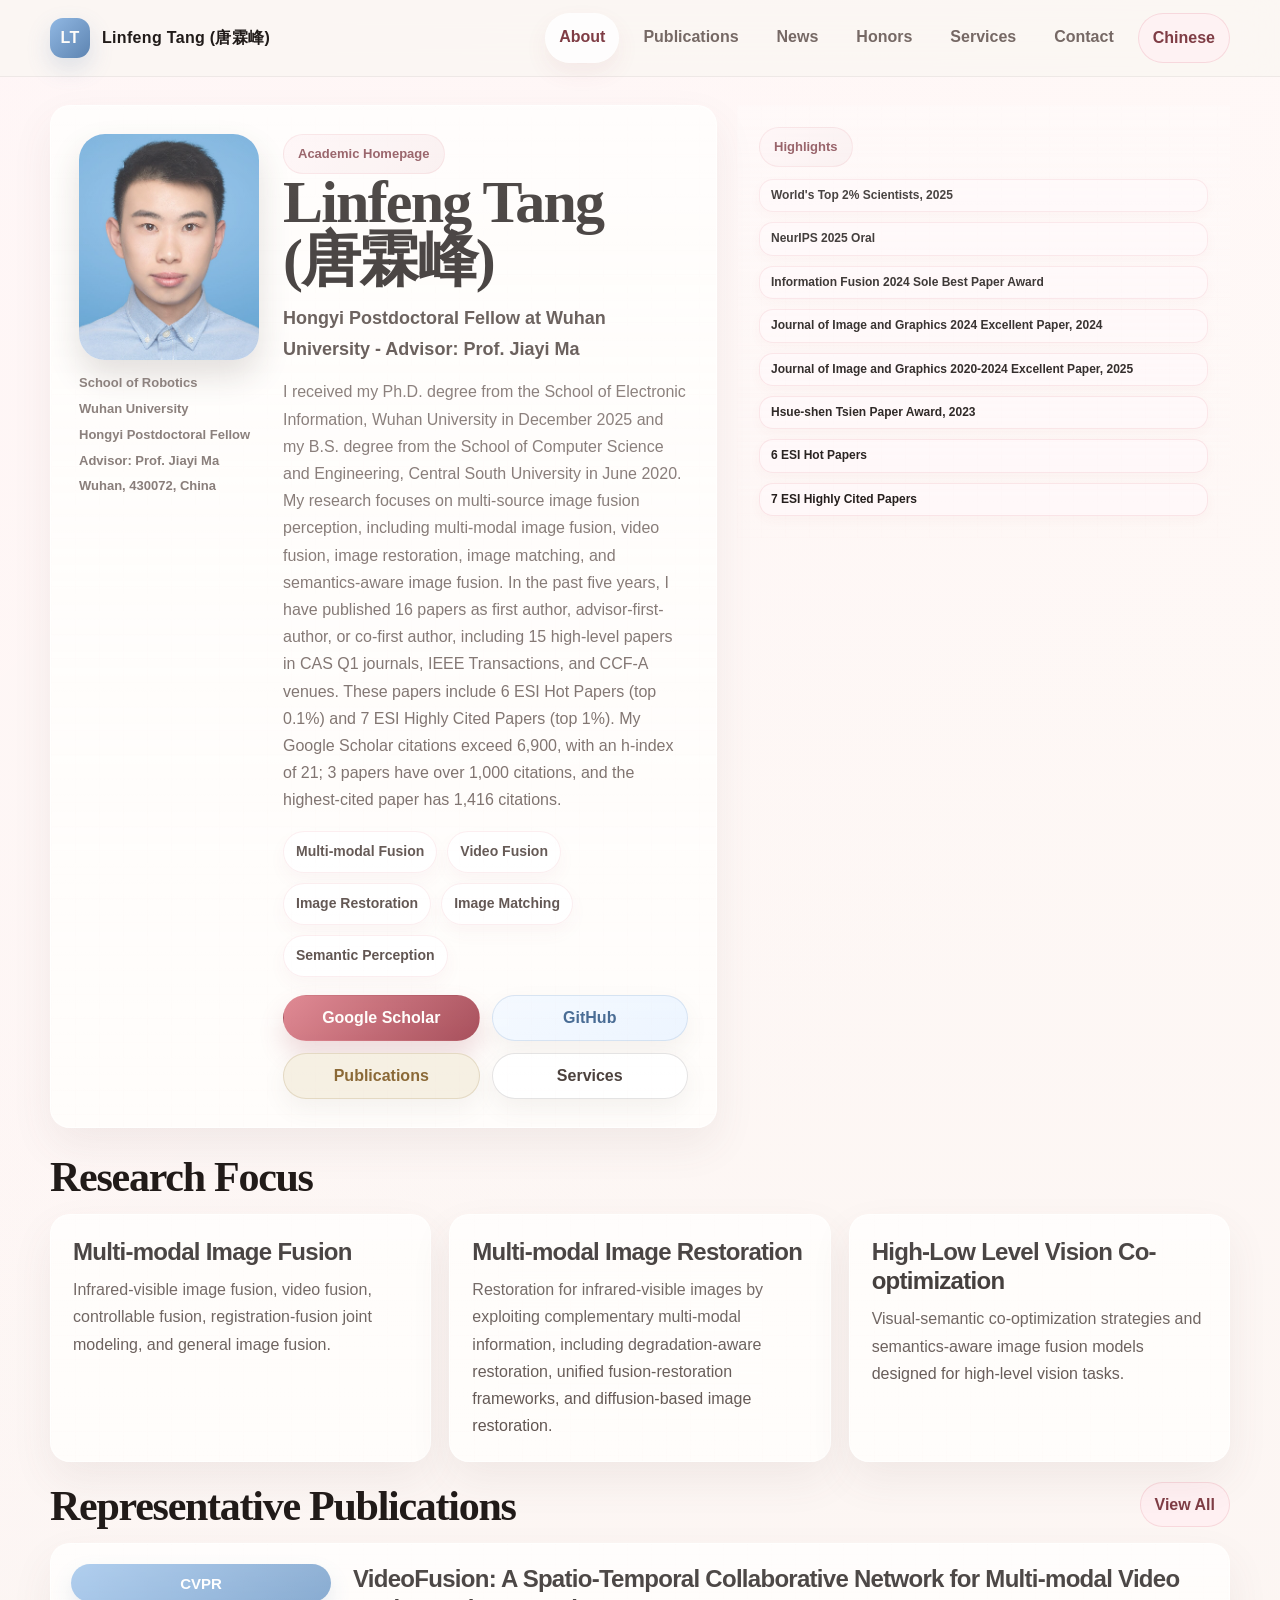
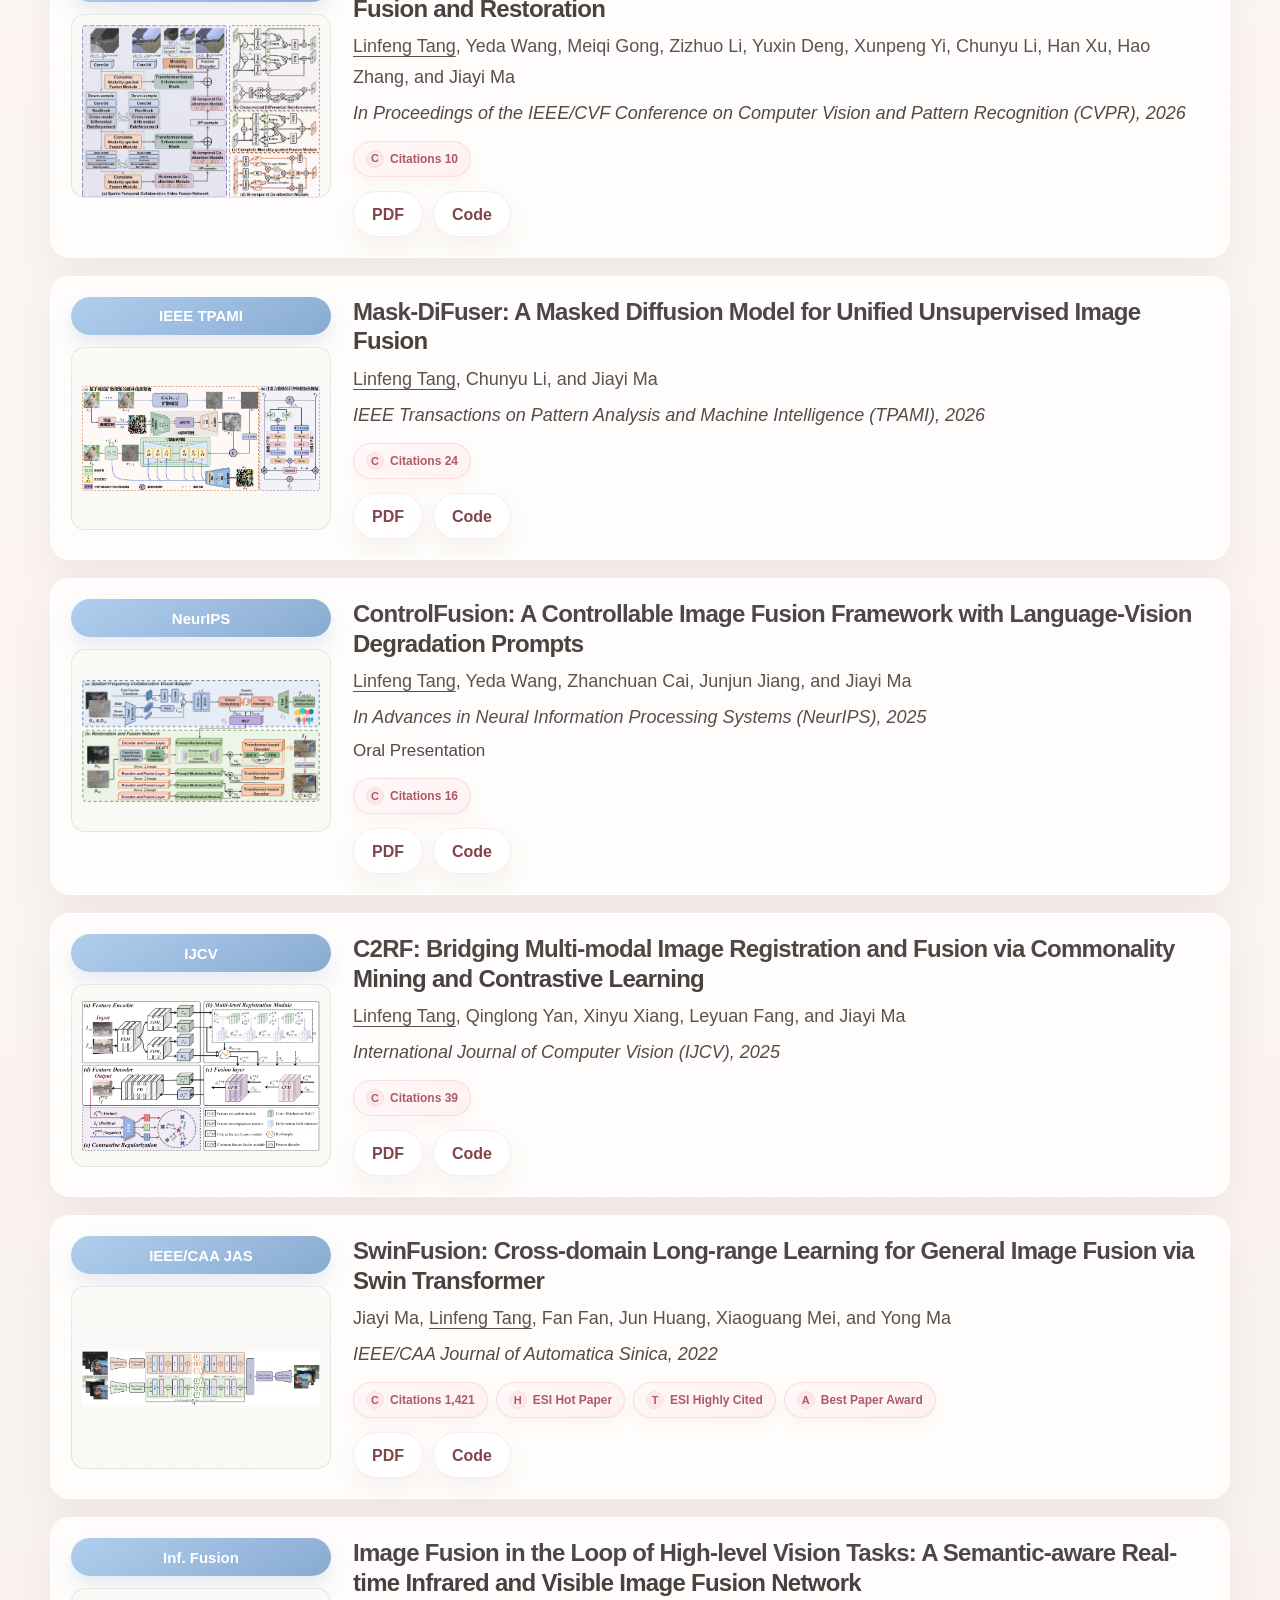
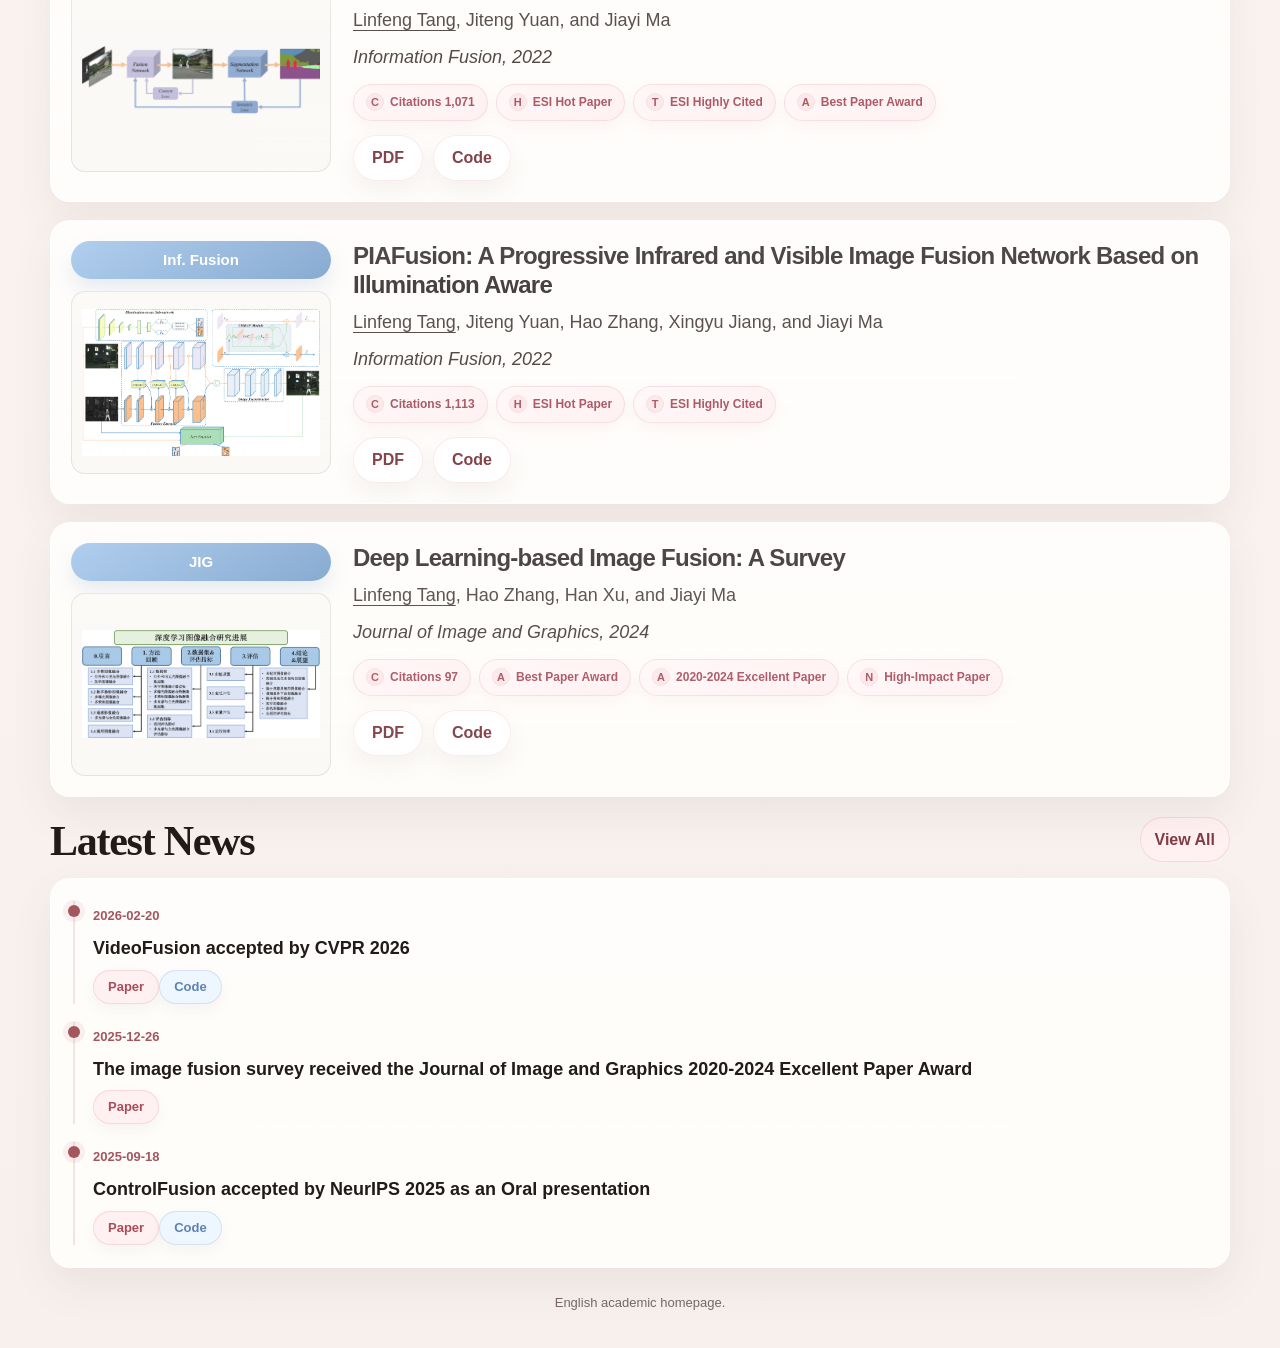
==== en/index.html @ dcbfdff2 "Update homepage profile and hero layout" ====
<!doctype html>
<html lang="en">
<head>
  <meta charset="utf-8">
  <meta name="viewport" content="width=device-width, initial-scale=1">
  <title>Linfeng Tang (唐霖峰) | Academic Homepage</title>
  <meta name="description" content="Academic homepage of Linfeng Tang.">
  <link rel="alternate" hreflang="zh-CN" href="../index.html">
  <link rel="alternate" hreflang="en" href="./index.html">
  <link rel="stylesheet" href="../styles.css">
</head>
<body>
  <header class="topbar">
    <div class="wrap topbar-inner">
      <a class="brand" href="./index.html">
        <span class="brand-mark">LT</span>
        <span>Linfeng Tang (唐霖峰)</span>
      </a>
      <nav class="nav">
        <a class="current" href="./index.html">About</a>
        <a href="./publications.html">Publications</a>
        <a href="./news.html">News</a>
        <a href="./honors.html">Honors</a>
        <a href="./services.html">Services</a>
        <a href="./contact.html">Contact</a>
        <a class="lang-link" href="../index.html">Chinese</a>
      </nav>
    </div>
  </header>

  <main class="wrap">
    <section class="page-hero hero-home">
      <article class="hero-main hero-card">
        <div class="portrait-column">
          <img class="portrait" src="../assets/img/prof_pic_color.png" alt="Portrait of Linfeng Tang">
          <div class="portrait-affiliation"><a href="https://robotics.whu.edu.cn/" target="_blank" rel="noreferrer">School of Robotics</a><a href="https://www.whu.edu.cn/" target="_blank" rel="noreferrer">Wuhan University</a><span>Hongyi Postdoctoral Fellow</span><span>Advisor: Prof. Jiayi Ma</span><span>Wuhan, 430072, China</span></div>
        </div>
        <div>
          <span class="eyebrow">Academic Homepage</span>
          <h1>Linfeng Tang (唐霖峰)</h1>
          
          <div class="subtitle">Hongyi Postdoctoral Fellow at Wuhan University - Advisor: Prof. Jiayi Ma</div>
          <p class="summary">I received my Ph.D. degree from the School of Electronic Information, Wuhan University in December 2025 and my B.S. degree from the School of Computer Science and Engineering, Central South University in June 2020. My research focuses on multi-source image fusion perception, including multi-modal image fusion, video fusion, image restoration, image matching, and semantics-aware image fusion. In the past five years, I have published 16 papers as first author, advisor-first-author, or co-first author, including 15 high-level papers in CAS Q1 journals, IEEE Transactions, and CCF-A venues. These papers include 6 ESI Hot Papers (top 0.1%) and 7 ESI Highly Cited Papers (top 1%). My Google Scholar citations exceed 6,900, with an h-index of 21; 3 papers have over 1,000 citations, and the highest-cited paper has 1,416 citations.</p>
          <div class="chips"><span class="chip">Multi-modal Fusion</span><span class="chip">Video Fusion</span><span class="chip">Image Restoration</span><span class="chip">Image Matching</span><span class="chip">Semantic Perception</span></div>
          <div class="actions"><a class="btn" href="https://scholar.google.com/citations?user=PyRqpAsAAAAJ&hl=zh-CN" target="_blank" rel="noreferrer">Google Scholar</a><a class="btn-blue" href="https://github.com/Linfeng-Tang" target="_blank" rel="noreferrer">GitHub</a><a class="btn-gold" href="./publications.html">Publications</a><a class="btn-neutral" href="./services.html">Services</a></div>
        </div>
      </article>

      <div class="side-stack">
        <aside class="info-card">
          <span class="eyebrow">Highlights</span>
          <div class="compact-badges"><span>World&#x27;s Top 2% Scientists, 2025</span><span>NeurIPS 2025 Oral</span><span>Information Fusion 2024 Sole Best Paper Award</span><span>Journal of Image and Graphics 2024 Excellent Paper, 2024</span><span>Journal of Image and Graphics 2020-2024 Excellent Paper, 2025</span><span>Hsue-shen Tsien Paper Award, 2023</span><span>6 ESI Hot Papers</span><span>7 ESI Highly Cited Papers</span></div>
        </aside>
      </div>
    </section>

    <section class="section">
      <div class="section-head"><h2>Research Focus</h2></div>
      <div class="focus-grid">
        <article class="card">
          <h3>Multi-modal Image Fusion</h3>
          <p>Infrared-visible image fusion, video fusion, controllable fusion, registration-fusion joint modeling, and general image fusion.</p>
        </article>
        <article class="card">
          <h3>Multi-modal Image Restoration</h3>
          <p>Restoration for infrared-visible images by exploiting complementary multi-modal information, including degradation-aware restoration, unified fusion-restoration frameworks, and diffusion-based image restoration.</p>
        </article>
        <article class="card">
          <h3>High-Low Level Vision Co-optimization</h3>
          <p>Visual-semantic co-optimization strategies and semantics-aware image fusion models designed for high-level vision tasks.</p>
        </article>
      </div>
    </section>

    <section class="section">
      <div class="section-head">
        <h2>Representative Publications</h2>
        <a class="section-link" href="./publications.html">View All</a>
      </div>
      <div class="publication-list">
        <article class="pub-item">
          <div class="pub-media">
            <div class="venue-badge">CVPR</div>
            <a class="pub-thumb" href="./publications.html#videofusion"><img src="../assets/img/publication_preview/VideoFusion.jpg" alt="videofusion"></a>
          </div>
          <div>
            <h3><a href="./publications.html#videofusion">VideoFusion: A Spatio-Temporal Collaborative Network for Multi-modal Video Fusion and Restoration</a></h3>
            <div class="pub-authors"><span class="me">Linfeng Tang</span>, Yeda Wang, Meiqi Gong, Zizhuo Li, Yuxin Deng, Xunpeng Yi, Chunyu Li, Han Xu, Hao Zhang, and Jiayi Ma</div>
            <div class="pub-venue">In Proceedings of the IEEE/CVF Conference on Computer Vision and Pattern Recognition (CVPR), 2026</div>
            <div class="pub-highlights"><span class="badge-citation">Citations 10</span></div>
            <div class="pub-actions"><a class="paper-btn" href="https://arxiv.org/abs/2503.23359" target="_blank" rel="noreferrer">PDF</a><a class="paper-btn" href="https://github.com/Linfeng-Tang/VideoFusion" target="_blank" rel="noreferrer">Code</a></div>
          </div>
        </article>

        <article class="pub-item">
          <div class="pub-media">
            <div class="venue-badge">IEEE TPAMI</div>
            <a class="pub-thumb" href="./publications.html#mask-difuser"><img src="../assets/img/publication_preview/Mask-DiFuser.jpg" alt="mask-difuser"></a>
          </div>
          <div>
            <h3><a href="./publications.html#mask-difuser">Mask-DiFuser: A Masked Diffusion Model for Unified Unsupervised Image Fusion</a></h3>
            <div class="pub-authors"><span class="me">Linfeng Tang</span>, Chunyu Li, and Jiayi Ma</div>
            <div class="pub-venue">IEEE Transactions on Pattern Analysis and Machine Intelligence (TPAMI), 2026</div>
            <div class="pub-highlights"><span class="badge-citation">Citations 24</span></div>
            <div class="pub-actions"><a class="paper-btn" href="https://ieeexplore.ieee.org/document/11162636" target="_blank" rel="noreferrer">PDF</a><a class="paper-btn" href="https://github.com/Linfeng-Tang/Mask-DiFuser" target="_blank" rel="noreferrer">Code</a></div>
          </div>
        </article>

        <article class="pub-item">
          <div class="pub-media">
            <div class="venue-badge">NeurIPS</div>
            <a class="pub-thumb" href="./publications.html#controlfusion"><img src="../assets/img/publication_preview/ControlFusion.jpg" alt="controlfusion"></a>
          </div>
          <div>
            <h3><a href="./publications.html#controlfusion">ControlFusion: A Controllable Image Fusion Framework with Language-Vision Degradation Prompts</a></h3>
            <div class="pub-authors"><span class="me">Linfeng Tang</span>, Yeda Wang, Zhanchuan Cai, Junjun Jiang, and Jiayi Ma</div>
            <div class="pub-venue">In Advances in Neural Information Processing Systems (NeurIPS), 2025</div>
            <div class="pub-note">Oral Presentation</div>
            <div class="pub-highlights"><span class="badge-citation">Citations 16</span></div>
            <div class="pub-actions"><a class="paper-btn" href="https://arxiv.org/pdf/2503.23356" target="_blank" rel="noreferrer">PDF</a><a class="paper-btn" href="https://github.com/Linfeng-Tang/ControlFusion" target="_blank" rel="noreferrer">Code</a></div>
          </div>
        </article>

        <article class="pub-item">
          <div class="pub-media">
            <div class="venue-badge">IJCV</div>
            <a class="pub-thumb" href="./publications.html#c2rf"><img src="../assets/img/publication_preview/C2RF.jpg" alt="c2rf"></a>
          </div>
          <div>
            <h3><a href="./publications.html#c2rf">C2RF: Bridging Multi-modal Image Registration and Fusion via Commonality Mining and Contrastive Learning</a></h3>
            <div class="pub-authors"><span class="me">Linfeng Tang</span>, Qinglong Yan, Xinyu Xiang, Leyuan Fang, and Jiayi Ma</div>
            <div class="pub-venue">International Journal of Computer Vision (IJCV), 2025</div>
            <div class="pub-highlights"><span class="badge-citation">Citations 39</span></div>
            <div class="pub-actions"><a class="paper-btn" href="https://link.springer.com/article/10.1007/s11263-025-02427-1" target="_blank" rel="noreferrer">PDF</a><a class="paper-btn" href="https://github.com/Linfeng-Tang/C2RF" target="_blank" rel="noreferrer">Code</a></div>
          </div>
        </article>

        <article class="pub-item">
          <div class="pub-media">
            <div class="venue-badge">IEEE/CAA JAS</div>
            <a class="pub-thumb" href="./publications.html#swinfusion"><img src="../assets/img/publication_preview/SwinFusion.jpg" alt="swinfusion"></a>
          </div>
          <div>
            <h3><a href="./publications.html#swinfusion">SwinFusion: Cross-domain Long-range Learning for General Image Fusion via Swin Transformer</a></h3>
            <div class="pub-authors">Jiayi Ma, <span class="me">Linfeng Tang</span>, Fan Fan, Jun Huang, Xiaoguang Mei, and Yong Ma</div>
            <div class="pub-venue">IEEE/CAA Journal of Automatica Sinica, 2022</div>
            <div class="pub-highlights"><span class="badge-citation">Citations 1,421</span><span class="badge-hot">ESI Hot Paper</span><span class="badge-cited">ESI Highly Cited</span><span class="badge-award">Best Paper Award</span></div>
            <div class="pub-actions"><a class="paper-btn" href="https://ieeexplore.ieee.org/document/9812535" target="_blank" rel="noreferrer">PDF</a><a class="paper-btn" href="https://github.com/Linfeng-Tang/SwinFusion" target="_blank" rel="noreferrer">Code</a></div>
          </div>
        </article>

        <article class="pub-item">
          <div class="pub-media">
            <div class="venue-badge">Inf. Fusion</div>
            <a class="pub-thumb" href="./publications.html#seafusion"><img src="../assets/img/publication_preview/SeAFusion.jpg" alt="seafusion"></a>
          </div>
          <div>
            <h3><a href="./publications.html#seafusion">Image Fusion in the Loop of High-level Vision Tasks: A Semantic-aware Real-time Infrared and Visible Image Fusion Network</a></h3>
            <div class="pub-authors"><span class="me">Linfeng Tang</span>, Jiteng Yuan, and Jiayi Ma</div>
            <div class="pub-venue">Information Fusion, 2022</div>
            <div class="pub-highlights"><span class="badge-citation">Citations 1,071</span><span class="badge-hot">ESI Hot Paper</span><span class="badge-cited">ESI Highly Cited</span><span class="badge-award">Best Paper Award</span></div>
            <div class="pub-actions"><a class="paper-btn" href="https://www.sciencedirect.com/science/article/pii/S1566253521002542" target="_blank" rel="noreferrer">PDF</a><a class="paper-btn" href="https://github.com/Linfeng-Tang/SeAFusion" target="_blank" rel="noreferrer">Code</a></div>
          </div>
        </article>

        <article class="pub-item">
          <div class="pub-media">
            <div class="venue-badge">Inf. Fusion</div>
            <a class="pub-thumb" href="./publications.html#piafusion"><img src="../assets/img/publication_preview/PIAFusion.jpg" alt="piafusion"></a>
          </div>
          <div>
            <h3><a href="./publications.html#piafusion">PIAFusion: A Progressive Infrared and Visible Image Fusion Network Based on Illumination Aware</a></h3>
            <div class="pub-authors"><span class="me">Linfeng Tang</span>, Jiteng Yuan, Hao Zhang, Xingyu Jiang, and Jiayi Ma</div>
            <div class="pub-venue">Information Fusion, 2022</div>
            <div class="pub-highlights"><span class="badge-citation">Citations 1,113</span><span class="badge-hot">ESI Hot Paper</span><span class="badge-cited">ESI Highly Cited</span></div>
            <div class="pub-actions"><a class="paper-btn" href="https://www.sciencedirect.com/science/article/pii/S156625352200032X" target="_blank" rel="noreferrer">PDF</a><a class="paper-btn" href="https://github.com/Linfeng-Tang/PIAFusion" target="_blank" rel="noreferrer">Code</a></div>
          </div>
        </article>

        <article class="pub-item">
          <div class="pub-media">
            <div class="venue-badge">JIG</div>
            <a class="pub-thumb" href="./publications.html#survey"><img src="../assets/img/publication_preview/Survey.jpg" alt="survey"></a>
          </div>
          <div>
            <h3><a href="./publications.html#survey">Deep Learning-based Image Fusion: A Survey</a></h3>
            <div class="pub-authors"><span class="me">Linfeng Tang</span>, Hao Zhang, Han Xu, and Jiayi Ma</div>
            <div class="pub-venue">Journal of Image and Graphics, 2024</div>
            <div class="pub-highlights"><span class="badge-citation">Citations 97</span><span class="badge-award">Best Paper Award</span><span class="badge-award">2020-2024 Excellent Paper</span><span class="badge-note">High-Impact Paper</span></div>
            <div class="pub-actions"><a class="paper-btn" href="https://txtx.publish.founderss.cn/zh/article/doi/10.11834/jig.220422" target="_blank" rel="noreferrer">PDF</a><a class="paper-btn" href="https://github.com/Linfeng-Tang/Image-Fusion" target="_blank" rel="noreferrer">Code</a></div>
          </div>
        </article>
      </div>
    </section>

    <section class="section">
      <div class="section-head">
        <h2>Latest News</h2>
        <a class="section-link" href="./news.html">View All</a>
      </div>
      <div class="timeline-card">
        <div class="timeline-list">
          <div class="timeline-item">
            <span>2026-02-20</span>
            <strong>VideoFusion accepted by CVPR 2026</strong>
            <p><a class="mini-btn paper" href="https://arxiv.org/abs/2503.23359" target="_blank" rel="noreferrer">Paper</a><a class="mini-btn code" href="https://github.com/Linfeng-Tang/VideoFusion" target="_blank" rel="noreferrer">Code</a></p>
          </div>
          <div class="timeline-item">
            <span>2025-12-26</span>
            <strong>The image fusion survey received the Journal of Image and Graphics 2020-2024 Excellent Paper Award</strong>
            <p><a class="mini-btn paper" href="https://www.cjig.cn/thesisDetails#10.11834/jig.220422&lang=zh" target="_blank" rel="noreferrer">Paper</a></p>
          </div>
          <div class="timeline-item">
            <span>2025-09-18</span>
            <strong>ControlFusion accepted by NeurIPS 2025 as an Oral presentation</strong>
            <p><a class="mini-btn paper" href="https://arxiv.org/pdf/2503.23356" target="_blank" rel="noreferrer">Paper</a><a class="mini-btn code" href="https://github.com/Linfeng-Tang/ControlFusion" target="_blank" rel="noreferrer">Code</a></p>
          </div>
        </div>
      </div>
    </section>

    <div class="footer">English academic homepage.</div>
  </main>
</body>
</html>
---- styles.css ----
:root {
  --bg: #f8f4f1;
  --paper: #fffdfb;
  --card: rgba(255, 253, 251, 0.95);
  --ink: #211b19;
  --muted: #766965;
  --line: rgba(33, 27, 25, 0.1);
  --accent: #a4565f;
  --accent-deep: #7f3d45;
  --accent-2: #678bb4;
  --accent-soft: #f7e9e8;
  --rednote: #d96b78;
  --rednote-deep: #a64d59;
  --rednote-soft: #fff0f2;
  --rednote-line: rgba(217, 107, 120, 0.18);
  --blue-soft: #eef6ff;
  --blue-line: rgba(90, 132, 182, 0.18);
  --blue-deep: #5d84b1;
  --blue-deeper: #466a93;
  --gold-soft: #f6f0e3;
  --gold-line: rgba(146, 109, 47, 0.18);
  --gold-deep: #8a6835;
  --ink-soft: #f4f0eb;
  --shadow: 0 18px 42px rgba(98, 82, 77, 0.08);
  --shadow-soft: 0 10px 24px rgba(98, 82, 77, 0.07);
  --radius: 20px;
  --max: 1180px;
}

* { box-sizing: border-box; }
html { scroll-behavior: smooth; }
body {
  margin: 0;
  color: var(--ink);
  font: 16px/1.7 "Segoe UI", "PingFang SC", "Microsoft YaHei", sans-serif;
  background:
    linear-gradient(135deg, rgba(255, 245, 246, 0.76) 0%, transparent 34%),
    linear-gradient(180deg, #fff9f7 0%, #f7f0ec 100%);
}

a {
  color: inherit;
  text-decoration: none;
  transition: color 160ms ease, background-color 160ms ease, border-color 160ms ease, box-shadow 160ms ease, transform 160ms ease;
}
img { display: block; max-width: 100%; }

.wrap { width: min(var(--max), calc(100% - 32px)); margin: 0 auto; }

.topbar {
  position: sticky;
  top: 0;
  z-index: 20;
  backdrop-filter: blur(18px);
  background: rgba(251, 246, 243, 0.88);
  border-bottom: 1px solid rgba(33, 27, 25, 0.06);
}

.topbar-inner {
  min-height: 76px;
  display: flex;
  justify-content: space-between;
  align-items: center;
  gap: 16px;
}

.brand {
  display: flex;
  align-items: center;
  gap: 12px;
  font-weight: 800;
  letter-spacing: 0.02em;
}

.brand-mark {
  width: 40px;
  height: 40px;
  border-radius: 13px;
  display: grid;
  place-items: center;
  color: #fffdfa;
  background: linear-gradient(135deg, #91b8e3, var(--blue-deep));
  box-shadow: 0 10px 24px rgba(93, 132, 177, 0.2);
}

.nav {
  display: flex;
  flex-wrap: wrap;
  gap: 10px;
}

.nav a {
  padding: 10px 14px;
  border-radius: 999px;
  color: var(--muted);
  font-weight: 700;
}

.nav a:hover,
.nav a.current {
  color: var(--accent-deep);
  background: rgba(255, 255, 255, 0.86);
  box-shadow: 0 10px 22px rgba(166, 77, 89, 0.08);
}

.nav .lang-link {
  color: var(--accent-deep);
  background: rgba(255, 240, 242, 0.78);
  border: 1px solid var(--rednote-line);
}

.nav .lang-link:hover {
  color: #fffdfa;
  background: linear-gradient(135deg, #de8791, var(--rednote-deep));
  border-color: transparent;
}

.page-hero {
  padding: 28px 0 14px;
}

.hero-card,
.card,
.pub-item,
.list-card,
.contact-card,
.timeline-card {
  background: var(--card);
  border: 1px solid rgba(255, 255, 255, 0.72);
  box-shadow: var(--shadow);
  border-radius: var(--radius);
}

.hero-card,
.card,
.list-card,
.contact-card,
.timeline-card,
.pub-item,
.info-card {
  position: relative;
  overflow: hidden;
}

.hero-card::before,
.card::before,
.list-card::before,
.contact-card::before,
.timeline-card::before,
.pub-item::before,
.info-card::before {
  content: "";
  position: absolute;
  inset: 0;
  pointer-events: none;
  background:
    linear-gradient(rgba(255, 255, 255, 0.5), rgba(255, 255, 255, 0)),
    linear-gradient(90deg, rgba(217, 107, 120, 0.018) 1px, transparent 1px),
    linear-gradient(rgba(217, 107, 120, 0.018) 1px, transparent 1px);
  background-size: auto, 24px 24px, 24px 24px;
  opacity: 0.45;
 }

.hero-card {
  padding: 28px;
}

h1,
h2,
h3 {
  margin: 0;
  letter-spacing: -0.03em;
}

h1 {
  font: 700 clamp(38px, 6vw, 60px)/0.96 "Georgia", "Times New Roman", "Songti SC", serif;
}

h2 {
  font: 700 clamp(28px, 4vw, 42px)/1 "Georgia", "Times New Roman", "Songti SC", serif;
}

h3 {
  font-size: 24px;
  line-height: 1.22;
}

.hero-card p,
.section-head p,
.muted {
  color: var(--muted);
}

.section {
  padding: 14px 0 6px;
}

.section-head {
  display: flex;
  justify-content: space-between;
  align-items: end;
  gap: 16px;
  margin-bottom: 16px;
}

.section-link {
  color: var(--accent-deep);
  font-weight: 800;
  padding: 8px 14px;
  border-radius: 999px;
  background: rgba(255, 240, 242, 0.9);
  border: 1px solid var(--rednote-line);
}

.section-link:hover {
  color: #fffdfa;
  background: linear-gradient(135deg, #d98691, var(--rednote-deep));
  border-color: transparent;
  box-shadow: 0 10px 22px rgba(166, 77, 89, 0.16);
}

.eyebrow {
  display: inline-flex;
  padding: 8px 14px;
  border-radius: 999px;
  background: linear-gradient(135deg, #fff5f6, #f9eeee);
  color: var(--accent-deep);
  font-size: 13px;
  font-weight: 800;
  border: 1px solid rgba(217, 107, 120, 0.14);
}

.hero-home {
  display: grid;
  grid-template-columns: 1.15fr 0.85fr;
  gap: 20px;
  align-items: start;
}

.hero-main {
  padding: 28px;
  display: grid;
  grid-template-columns: 180px 1fr;
  gap: 24px;
}

.portrait {
  width: 180px;
  height: 226px;
  border-radius: 26px;
  object-fit: cover;
  box-shadow: 0 16px 32px rgba(45, 30, 26, 0.16);
}

.portrait-affiliation {
  display: grid;
  gap: 7px;
  margin-top: 14px;
  color: var(--muted);
  font-size: 13px;
  line-height: 1.45;
  font-weight: 700;
}

.portrait-affiliation a,
.portrait-affiliation span {
  display: block;
}

.portrait-affiliation a:hover {
  color: var(--accent-deep);
}

.en-name {
  margin-top: 8px;
  font-size: 18px;
  color: var(--muted);
  font-weight: 600;
}

.subtitle {
  margin-top: 14px;
  font-size: 18px;
  color: #4d413d;
  font-weight: 600;
}

.summary {
  margin: 14px 0 0;
  color: #564945;
}

.chips,
.actions,
.stats {
  display: flex;
  flex-wrap: wrap;
  gap: 10px;
}

.chips { margin-top: 18px; }
.actions { margin-top: 18px; }
.stats { margin-top: 22px; }

.hero-main .actions {
  display: grid;
  grid-template-columns: repeat(4, minmax(0, 1fr));
  gap: 12px;
}

.hero-main .actions a {
  width: 100%;
  min-width: 0;
  padding-inline: 12px;
  white-space: nowrap;
}

html[lang="en"] .hero-main .actions {
  grid-template-columns: repeat(2, minmax(0, 1fr));
}

.chip {
  padding: 8px 12px;
  border-radius: 999px;
  background: rgba(255, 255, 255, 0.96);
  border: 1px solid rgba(217, 107, 120, 0.12);
  color: #5c504c;
  font-size: 14px;
  font-weight: 700;
  box-shadow: 0 8px 18px rgba(166, 77, 89, 0.045);
}

.btn,
.btn-blue,
.btn-gold,
.btn-neutral,
.btn-ghost,
.paper-btn {
  min-height: 46px;
  padding: 0 18px;
  border-radius: 999px;
  display: inline-flex;
  align-items: center;
  justify-content: center;
  font-weight: 800;
  letter-spacing: 0;
  box-shadow: var(--shadow-soft);
}

.btn {
  color: #fffdfa;
  background: linear-gradient(135deg, #df8791, var(--rednote-deep));
  border: 1px solid transparent;
  box-shadow: 0 14px 26px rgba(166, 77, 89, 0.2);
}

.btn-ghost,
.paper-btn {
  color: var(--accent-deep);
  background: rgba(255, 255, 255, 0.94);
  border: 1.5px solid rgba(217, 107, 120, 0.14);
}

.btn-blue {
  color: var(--blue-deeper);
  background: linear-gradient(135deg, #f4f9ff, #edf5ff);
  border: 1.5px solid var(--blue-line);
}

.btn-gold {
  color: var(--gold-deep);
  background: var(--gold-soft);
  border: 1.5px solid var(--gold-line);
}

.btn-neutral {
  color: #4b403c;
  background: rgba(255, 255, 255, 0.9);
  border: 1.5px solid rgba(33, 27, 25, 0.12);
}

.btn:hover,
.btn-blue:hover,
.btn-gold:hover,
.btn-neutral:hover,
.btn-ghost:hover,
.paper-btn:hover {
  transform: translateY(-2px);
}

.btn-ghost:hover,
.paper-btn:hover {
  color: var(--accent-deep);
  border-color: rgba(217, 107, 120, 0.24);
  background: linear-gradient(135deg, #fff7f8, #fff0f2);
  box-shadow: 0 12px 24px rgba(166, 77, 89, 0.11);
}

.btn-blue:hover {
  color: #fffdfa;
  background: linear-gradient(135deg, #92bae5, var(--blue-deep));
  border-color: transparent;
  box-shadow: 0 12px 24px rgba(85, 119, 155, 0.16);
}

.btn-gold:hover {
  color: #fffdfa;
  background: linear-gradient(135deg, #b58d56, var(--gold-deep));
  border-color: transparent;
  box-shadow: 0 12px 24px rgba(138, 104, 53, 0.16);
}

.btn-neutral:hover {
  color: var(--ink);
  background: var(--ink-soft);
  border-color: rgba(33, 27, 25, 0.18);
  box-shadow: 0 12px 24px rgba(107, 92, 86, 0.08);
}

.side-stack {
  display: grid;
  gap: 18px;
}

.info-card {
  padding: 22px;
}

.info-card p {
  margin: 10px 0 0;
  color: #564945;
}

.info-card .compact-list {
  margin: 12px 0 0;
  padding-left: 18px;
  color: #564945;
}

.info-card .compact-list li {
  margin: 6px 0;
}

.info-card .compact-badges {
  display: grid;
  grid-template-columns: 1fr;
  gap: 10px;
}

.info-card .compact-badges span {
  width: 100%;
  border-radius: 14px;
  line-height: 1.45;
}

.stats .stat {
  min-width: 145px;
  padding: 16px;
  border-radius: 18px;
  background: linear-gradient(180deg, rgba(255,255,255,0.98), rgba(244,236,232,0.88));
  border: 1px solid rgba(33, 27, 25, 0.06);
}

.stats strong {
  display: block;
  color: var(--accent);
  font-size: 28px;
  line-height: 1;
  margin-bottom: 6px;
}

.stats span {
  color: var(--muted);
  font-size: 13px;
  font-weight: 700;
}

.focus-grid,
.honor-grid,
.services-grid {
  display: grid;
  grid-template-columns: repeat(3, 1fr);
  gap: 18px;
}

.card,
.list-card,
.timeline-card,
.contact-card {
  padding: 22px;
}

.card p,
.list-card p {
  margin: 10px 0 0;
  color: #5c504c;
}

.publication-list {
  display: grid;
  gap: 18px;
}

.pub-item {
  display: grid;
  grid-template-columns: 260px 1fr;
  gap: 22px;
  padding: 20px;
  scroll-margin-top: 96px;
}

.pub-media {
  display: grid;
  gap: 12px;
  align-content: start;
}

.venue-badge {
  display: inline-flex;
  align-items: center;
  justify-content: center;
  min-height: 38px;
  padding: 0 14px;
  border-radius: 999px;
  background: linear-gradient(135deg, #9cc2ea, #6e99c7);
  color: #fff;
  font-weight: 800;
  font-size: 15px;
  box-shadow: 0 10px 20px rgba(93, 132, 177, 0.18);
}

.pub-thumb {
  aspect-ratio: 1.42 / 1;
  border-radius: 14px;
  border: 1px solid var(--line);
  background: #fbf9f6;
  padding: 10px;
  display: grid;
  place-items: center;
  overflow: hidden;
}

.pub-thumb img {
  width: 100%;
  height: 100%;
  object-fit: contain;
  object-position: center;
}

.pub-authors {
  margin-top: 8px;
  font-size: 18px;
  color: #403532;
}

.pub-authors .me {
  text-decoration: underline;
  text-underline-offset: 4px;
}

.pub-venue {
  margin-top: 6px;
  font-size: 18px;
  font-style: italic;
  color: #3f3430;
}

.pub-note {
  margin-top: 4px;
  font-size: 17px;
  color: #3f3430;
}

.pub-actions {
  display: flex;
  flex-wrap: wrap;
  gap: 10px;
  margin-top: 14px;
}

.pub-highlights {
  display: flex;
  flex-wrap: wrap;
  gap: 8px;
  margin-top: 12px;
}

.pub-highlights span {
  display: inline-flex;
  align-items: center;
  gap: 6px;
  padding: 7px 12px;
  border-radius: 999px;
  background: linear-gradient(135deg, #fff7f8, #fff0f2);
  color: var(--rednote-deep);
  font-size: 12px;
  font-weight: 800;
  border: 1px solid var(--rednote-line);
  box-shadow: 0 6px 16px rgba(166, 77, 89, 0.055);
}

.pub-highlights .badge-citation::before,
.pub-highlights .badge-hot::before,
.pub-highlights .badge-cited::before,
.pub-highlights .badge-award::before,
.pub-highlights .badge-note::before {
  display: inline-flex;
  align-items: center;
  justify-content: center;
  width: 18px;
  height: 18px;
  border-radius: 999px;
  background: rgba(217, 107, 120, 0.1);
  color: var(--rednote-deep);
  font-size: 11px;
  line-height: 1;
  box-shadow: inset 0 0 0 1px rgba(217, 107, 120, 0.08);
}

.pub-highlights .badge-citation::before {
  content: "❤";
}

.pub-highlights .badge-hot::before {
  content: "✿";
}

.pub-highlights .badge-cited::before {
  content: "✦";
}

.pub-highlights .badge-award::before {
  content: "★";
}

.pub-highlights .badge-note::before {
  content: "✧";
}

.timeline-list {
  display: grid;
  gap: 18px;
}

.timeline-item {
  position: relative;
  padding-left: 18px;
  border-left: 2px solid rgba(166, 77, 89, 0.14);
}

.timeline-item::before {
  content: "";
  position: absolute;
  left: -7px;
  top: 4px;
  width: 12px;
  height: 12px;
  border-radius: 50%;
  background: var(--accent);
  box-shadow: 0 0 0 5px rgba(166, 77, 89, 0.08);
}

.timeline-item span {
  display: inline-block;
  margin-bottom: 6px;
  color: var(--accent);
  font-size: 13px;
  font-weight: 800;
}

.timeline-item strong {
  display: block;
  margin-bottom: 6px;
  font-size: 18px;
}

.timeline-item p,
.contact-card p {
  margin: 0;
  color: var(--muted);
}

.plain-list {
  margin: 12px 0 0;
  padding-left: 20px;
  color: #564945;
}

.plain-list li {
  margin: 6px 0;
}

.contact-grid {
  display: grid;
  grid-template-columns: 1fr 140px;
  gap: 16px;
  align-items: start;
  margin-top: 16px;
}

.contact-links {
  display: grid;
  gap: 10px;
}

.contact-links a {
  padding: 14px 16px;
  border-radius: 16px;
  background: rgba(255,255,255,0.92);
  border: 1px solid rgba(217, 107, 120, 0.12);
  font-weight: 700;
  box-shadow: 0 6px 16px rgba(166, 77, 89, 0.045);
}

.contact-links a:hover {
  color: var(--accent-deep);
  background: linear-gradient(135deg, #fff7f8, #fff0f2);
  border-color: rgba(217, 107, 120, 0.22);
  transform: translateY(-1px);
}

.contact-hero {
  display: grid;
  gap: 10px;
}

.contact-badges {
  margin-top: 4px;
}

.contact-card-refined {
  padding: 28px;
}

.contact-links-refined {
  gap: 14px;
}

.contact-link-card {
  display: grid;
  grid-template-columns: 48px 1fr 20px;
  align-items: center;
  gap: 14px;
  min-height: 90px;
  padding: 18px 18px;
  border-radius: 20px;
  background:
    linear-gradient(135deg, rgba(255,255,255,0.98), rgba(255,252,249,0.9));
  border: 1px solid rgba(217, 107, 120, 0.1);
  box-shadow: 0 12px 24px rgba(98, 82, 77, 0.055);
  position: relative;
}

.contact-link-card:hover {
  transform: translateY(-2px);
  box-shadow: 0 18px 34px rgba(166, 77, 89, 0.085);
}

.contact-link-card::after {
  content: "";
  position: absolute;
  inset: 0 auto 0 0;
  width: 5px;
  border-radius: 22px 0 0 22px;
  background: linear-gradient(180deg, rgba(255,255,255,0), rgba(255,255,255,0));
  transition: background 160ms ease;
}

.contact-link-card:hover::after,
.contact-link-card.is-active::after {
  background: linear-gradient(180deg, #e8a0a8, var(--rednote-deep));
}

.contact-icon {
  width: 48px;
  height: 48px;
  border-radius: 16px;
  display: grid;
  place-items: center;
  background: rgba(255, 255, 255, 0.96);
  box-shadow: 0 12px 22px rgba(98, 82, 77, 0.1);
  overflow: hidden;
}

.contact-icon img {
  width: 26px;
  height: 26px;
  object-fit: contain;
  display: block;
}

.contact-copy {
  display: grid;
  gap: 3px;
}

.contact-copy strong {
  color: var(--ink);
  font-size: 16px;
  line-height: 1.2;
}

.contact-copy em {
  color: var(--muted);
  font-style: normal;
  font-size: 15px;
}

.contact-arrow {
  justify-self: end;
  font-size: 18px;
  font-weight: 800;
  color: rgba(166, 77, 89, 0.42);
}

.accent-red .contact-icon {
  background: rgba(255, 255, 255, 0.96);
}

.accent-blue .contact-icon {
  background: rgba(255, 255, 255, 0.96);
}

.accent-dark .contact-icon {
  background: rgba(255, 255, 255, 0.96);
}

.accent-pink .contact-icon {
  background: rgba(255, 255, 255, 0.96);
}

.accent-gold .contact-icon {
  background: rgba(255, 255, 255, 0.96);
}

.accent-neutral .contact-icon {
  background: rgba(255, 255, 255, 0.96);
}

.accent-red.is-active,
.accent-red:hover {
  background: linear-gradient(135deg, rgba(255, 247, 248, 0.98), rgba(255, 240, 242, 0.94));
  border-color: rgba(217, 107, 120, 0.16);
}

.accent-blue:hover,
.accent-dark:hover,
.accent-pink:hover,
.accent-gold:hover,
.accent-neutral:hover {
  border-color: rgba(217, 107, 120, 0.12);
}

.qr-panel {
  display: grid;
  justify-items: center;
  gap: 12px;
  padding: 14px 12px;
  border-radius: 22px;
  background: linear-gradient(180deg, rgba(255,255,255,0.95), rgba(252, 248, 244, 0.86));
  border: 1px solid rgba(93, 132, 177, 0.1);
}

.info-card p a {
  color: var(--accent-deep);
  text-decoration: underline;
  text-decoration-thickness: 1px;
  text-underline-offset: 3px;
}

.pub-item h3 a:hover,
.timeline-item a:hover,
.info-card a:hover,
.hero-card a:hover,
.card a:hover,
.list-card a:hover {
  color: var(--accent-deep);
}

.mini-actions {
  display: flex;
  flex-wrap: wrap;
  gap: 10px;
  margin-top: 14px;
}

.mini-btn {
  min-height: 34px;
  padding: 0 14px;
  border-radius: 999px;
  display: inline-flex;
  align-items: center;
  justify-content: center;
  font-size: 13px;
  font-weight: 800;
  border: 1px solid transparent;
  box-shadow: 0 6px 14px rgba(98, 82, 77, 0.055);
}

.mini-btn.paper {
  color: var(--rednote-deep);
  background: var(--rednote-soft);
  border-color: var(--rednote-line);
}

.mini-btn.code {
  color: var(--blue-deep);
  background: var(--blue-soft);
  border-color: var(--blue-line);
}

.mini-btn.data {
  color: var(--gold-deep);
  background: var(--gold-soft);
  border-color: var(--gold-line);
}

.mini-btn.note {
  color: #5d4b42;
  background: rgba(255, 255, 255, 0.94);
  border-color: rgba(33, 27, 25, 0.12);
}

.mini-btn:hover {
  transform: translateY(-1px);
}

.mini-btn.paper:hover {
  color: #fffdfa;
  background: linear-gradient(135deg, #de8791, var(--rednote-deep));
  border-color: transparent;
}

.mini-btn.code:hover {
  color: #fffdfa;
  background: linear-gradient(135deg, #3d8ef5, var(--blue-deep));
  border-color: transparent;
}

.mini-btn.data:hover {
  color: #fffdfa;
  background: linear-gradient(135deg, #d89d2f, var(--gold-deep));
  border-color: transparent;
}

.mini-btn.note:hover {
  color: var(--ink);
  background: var(--ink-soft);
}

.qr {
  width: 100%;
  border-radius: 18px;
  padding: 10px;
  background: rgba(255,255,255,0.96);
  border: 1px solid rgba(93, 132, 177, 0.12);
  box-shadow: 0 12px 24px rgba(93, 132, 177, 0.08);
}

.qr-note {
  margin: 0;
  text-align: center;
  color: var(--muted);
  font-size: 13px;
  line-height: 1.7;
}

.footer {
  padding: 18px 0 34px;
  text-align: center;
  color: var(--muted);
  font-size: 13px;
}

.filter-bar {
  display: flex;
  flex-wrap: wrap;
  gap: 10px;
  margin: 0 0 16px;
}

.filter-btn {
  min-height: 38px;
  padding: 0 14px;
  border-radius: 999px;
  border: 1px solid rgba(217, 107, 120, 0.12);
  background: rgba(255, 255, 255, 0.88);
  color: #5e4c46;
  font-weight: 800;
  cursor: pointer;
  box-shadow: 0 6px 16px rgba(166, 77, 89, 0.045);
}

.filter-btn:hover {
  transform: translateY(-1px);
  color: var(--accent-deep);
  background: var(--rednote-soft);
  border-color: rgba(217, 107, 120, 0.22);
}

.filter-btn.active {
  color: #fffdfa;
  background: linear-gradient(135deg, #de8791, var(--rednote-deep));
  border-color: transparent;
  box-shadow: 0 10px 22px rgba(166, 77, 89, 0.16);
}

.compact-badges {
  display: flex;
  flex-wrap: wrap;
  gap: 8px;
  margin-top: 12px;
}

.compact-badges span {
  padding: 7px 11px;
  border-radius: 999px;
  background: rgba(255, 248, 249, 0.95);
  color: var(--ink);
  border: 1px solid rgba(217, 107, 120, 0.14);
  font-size: 12px;
  font-weight: 800;
  box-shadow: 0 4px 12px rgba(166, 77, 89, 0.04);
}

.services-hero {
  display: grid;
  gap: 10px;
}

.services-badges {
  margin-top: 4px;
}

.refined-services-grid {
  align-items: start;
}

.service-card {
  display: grid;
  gap: 16px;
}

.service-card-wide {
  grid-column: span 2;
}

.service-head {
  display: flex;
  flex-wrap: wrap;
  align-items: center;
  gap: 12px;
}

.service-mark {
  display: inline-flex;
  align-items: center;
  min-height: 32px;
  padding: 0 12px;
  border-radius: 999px;
  background: linear-gradient(135deg, rgba(255, 240, 242, 0.96), rgba(247, 233, 232, 0.9));
  border: 1px solid rgba(217, 107, 120, 0.18);
  color: var(--accent-deep);
  font-size: 12px;
  font-weight: 800;
  letter-spacing: 0.02em;
}

.service-note {
  max-width: 760px;
  margin: 0;
}

.service-columns {
  display: grid;
  grid-template-columns: repeat(3, minmax(0, 1fr));
  gap: 18px;
}

.service-list {
  margin: 0;
  padding: 16px 18px;
  border-radius: 18px;
  background: rgba(255, 255, 255, 0.68);
  border: 1px solid rgba(217, 107, 120, 0.1);
}

.service-list li {
  margin: 0;
  padding: 10px 0;
  list-style: none;
  border-bottom: 1px dashed rgba(217, 107, 120, 0.16);
}

.service-list li::before {
  content: "";
  display: inline-block;
  width: 8px;
  height: 8px;
  margin-right: 10px;
  border-radius: 999px;
  background: linear-gradient(135deg, #e29aa2, var(--rednote-deep));
  vertical-align: middle;
  box-shadow: 0 0 0 4px rgba(217, 107, 120, 0.12);
}

.service-list li:last-child {
  border-bottom: 0;
}

.service-chip-list {
  gap: 10px;
}

.service-chip-list span {
  padding: 9px 14px;
  background: rgba(255, 255, 255, 0.82);
}

.pub-item.hidden {
  display: none;
}

.pub-highlights .badge-citation::before { content: "C"; }
.pub-highlights .badge-hot::before { content: "H"; }
.pub-highlights .badge-cited::before { content: "T"; }
.pub-highlights .badge-award::before { content: "A"; }
.pub-highlights .badge-note::before { content: "N"; }

@media (max-width: 1100px) {
  .hero-home,
  .focus-grid,
  .honor-grid,
  .services-grid,
  .contact-grid,
  .pub-item {
    grid-template-columns: 1fr;
  }

  .service-card-wide {
    grid-column: auto;
  }

  .service-columns {
    grid-template-columns: 1fr;
  }

  .contact-link-card {
    grid-template-columns: 44px 1fr 18px;
  }
}

@media (max-width: 760px) {
  .topbar-inner {
    padding: 12px 0;
    flex-direction: column;
    align-items: start;
  }

  .hero-main {
    grid-template-columns: 1fr;
  }

  .hero-main .actions {
    grid-template-columns: repeat(2, minmax(0, 1fr));
  }

  .portrait {
    width: 132px;
    height: 168px;
  }

  .stats {
    display: grid;
    grid-template-columns: 1fr 1fr;
  }

  .hero-card,
  .hero-main,
  .card,
  .list-card,
  .timeline-card,
  .contact-card,
  .pub-item,
  .info-card {
    padding: 18px;
  }
}
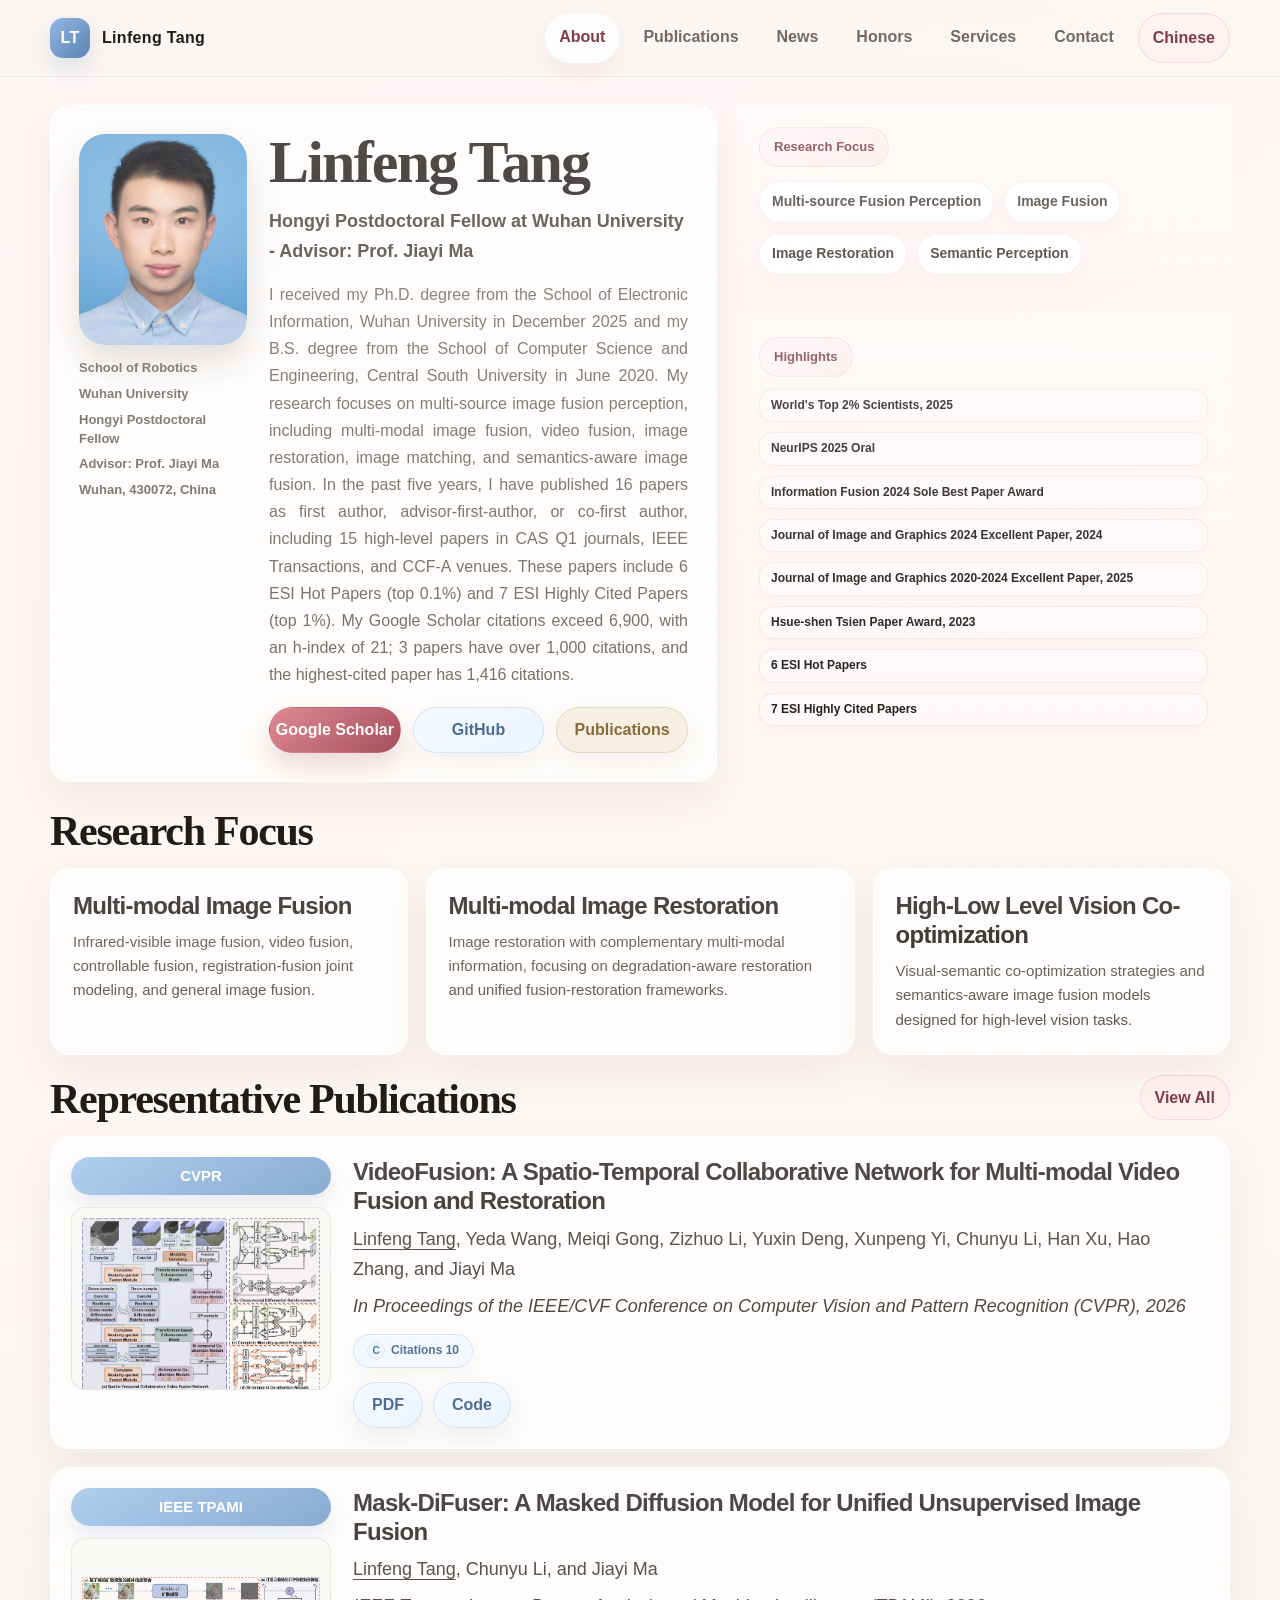
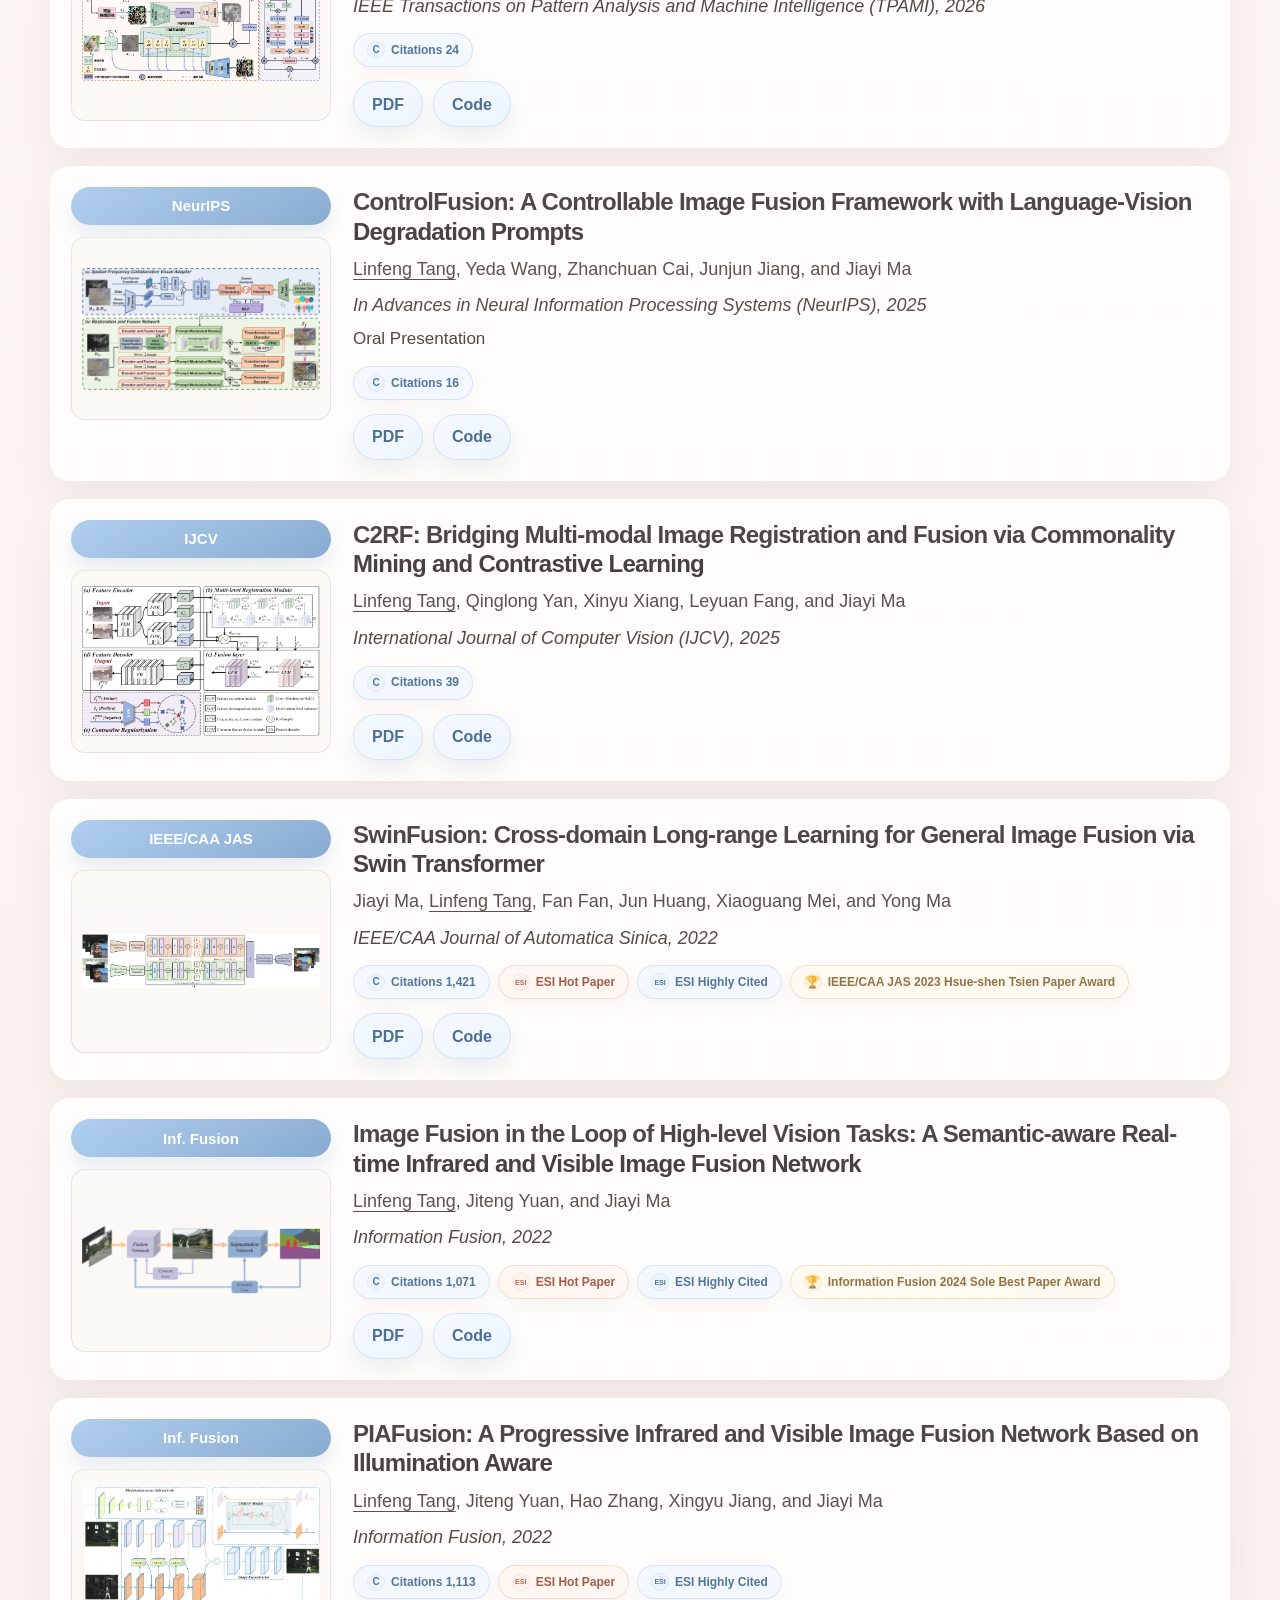
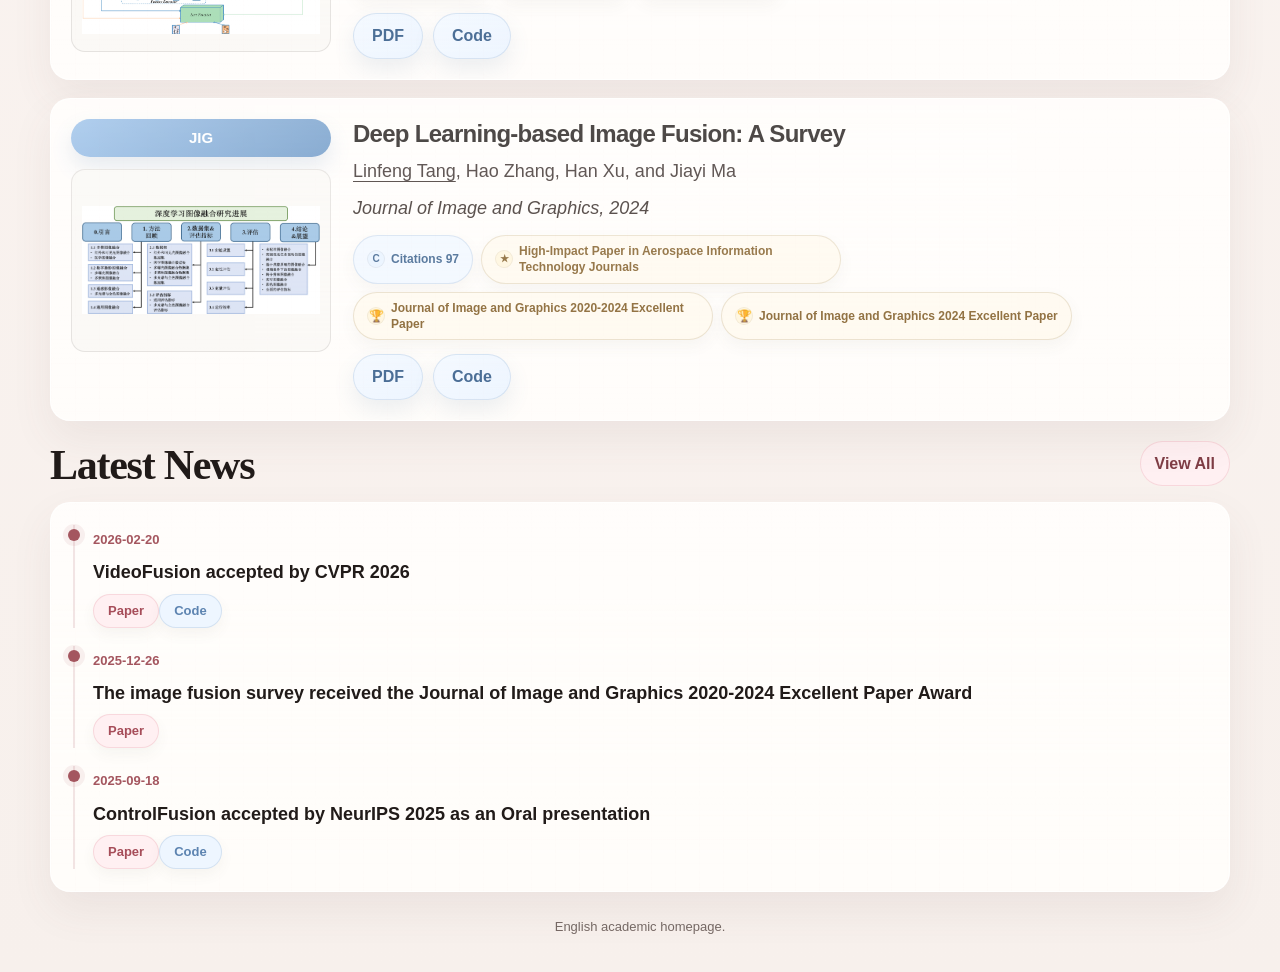
==== commit 5a33cd20: "Refine publication badges and homepage layout" ====
--- a/en/index.html
+++ b/en/index.html
@@ -3,7 +3,7 @@
 <head>
   <meta charset="utf-8">
   <meta name="viewport" content="width=device-width, initial-scale=1">
-  <title>Linfeng Tang (唐霖峰) | Academic Homepage</title>
+  <title>Linfeng Tang | Academic Homepage</title>
   <meta name="description" content="Academic homepage of Linfeng Tang.">
   <link rel="alternate" hreflang="zh-CN" href="../index.html">
   <link rel="alternate" hreflang="en" href="./index.html">
@@ -14,7 +14,7 @@
     <div class="wrap topbar-inner">
       <a class="brand" href="./index.html">
         <span class="brand-mark">LT</span>
-        <span>Linfeng Tang (唐霖峰)</span>
+        <span>Linfeng Tang</span>
       </a>
       <nav class="nav">
         <a class="current" href="./index.html">About</a>
@@ -36,17 +36,19 @@
           <div class="portrait-affiliation"><a href="https://robotics.whu.edu.cn/" target="_blank" rel="noreferrer">School of Robotics</a><a href="https://www.whu.edu.cn/" target="_blank" rel="noreferrer">Wuhan University</a><span>Hongyi Postdoctoral Fellow</span><span>Advisor: Prof. Jiayi Ma</span><span>Wuhan, 430072, China</span></div>
         </div>
         <div>
-          <span class="eyebrow">Academic Homepage</span>
-          <h1>Linfeng Tang (唐霖峰)</h1>
+          <h1>Linfeng Tang</h1>
           
           <div class="subtitle">Hongyi Postdoctoral Fellow at Wuhan University - Advisor: Prof. Jiayi Ma</div>
           <p class="summary">I received my Ph.D. degree from the School of Electronic Information, Wuhan University in December 2025 and my B.S. degree from the School of Computer Science and Engineering, Central South University in June 2020. My research focuses on multi-source image fusion perception, including multi-modal image fusion, video fusion, image restoration, image matching, and semantics-aware image fusion. In the past five years, I have published 16 papers as first author, advisor-first-author, or co-first author, including 15 high-level papers in CAS Q1 journals, IEEE Transactions, and CCF-A venues. These papers include 6 ESI Hot Papers (top 0.1%) and 7 ESI Highly Cited Papers (top 1%). My Google Scholar citations exceed 6,900, with an h-index of 21; 3 papers have over 1,000 citations, and the highest-cited paper has 1,416 citations.</p>
-          <div class="chips"><span class="chip">Multi-modal Fusion</span><span class="chip">Video Fusion</span><span class="chip">Image Restoration</span><span class="chip">Image Matching</span><span class="chip">Semantic Perception</span></div>
-          <div class="actions"><a class="btn" href="https://scholar.google.com/citations?user=PyRqpAsAAAAJ&hl=zh-CN" target="_blank" rel="noreferrer">Google Scholar</a><a class="btn-blue" href="https://github.com/Linfeng-Tang" target="_blank" rel="noreferrer">GitHub</a><a class="btn-gold" href="./publications.html">Publications</a><a class="btn-neutral" href="./services.html">Services</a></div>
+          <div class="actions"><a class="btn" href="https://scholar.google.com/citations?user=PyRqpAsAAAAJ&hl=zh-CN" target="_blank" rel="noreferrer">Google Scholar</a><a class="btn-blue" href="https://github.com/Linfeng-Tang" target="_blank" rel="noreferrer">GitHub</a><a class="btn-gold" href="./publications.html">Publications</a></div>
         </div>
       </article>
 
       <div class="side-stack">
+        <aside class="info-card keyword-card">
+          <span class="eyebrow">Research Focus</span>
+          <div class="chips"><span class="chip">Multi-source Fusion Perception</span><span class="chip">Image Fusion</span><span class="chip">Image Restoration</span><span class="chip">Semantic Perception</span></div>
+        </aside>
         <aside class="info-card">
           <span class="eyebrow">Highlights</span>
           <div class="compact-badges"><span>World&#x27;s Top 2% Scientists, 2025</span><span>NeurIPS 2025 Oral</span><span>Information Fusion 2024 Sole Best Paper Award</span><span>Journal of Image and Graphics 2024 Excellent Paper, 2024</span><span>Journal of Image and Graphics 2020-2024 Excellent Paper, 2025</span><span>Hsue-shen Tsien Paper Award, 2023</span><span>6 ESI Hot Papers</span><span>7 ESI Highly Cited Papers</span></div>
@@ -63,7 +65,7 @@
         </article>
         <article class="card">
           <h3>Multi-modal Image Restoration</h3>
-          <p>Restoration for infrared-visible images by exploiting complementary multi-modal information, including degradation-aware restoration, unified fusion-restoration frameworks, and diffusion-based image restoration.</p>
+          <p>Image restoration with complementary multi-modal information, focusing on degradation-aware restoration and unified fusion-restoration frameworks.</p>
         </article>
         <article class="card">
           <h3>High-Low Level Vision Co-optimization</h3>
@@ -144,7 +146,7 @@
             <h3><a href="./publications.html#swinfusion">SwinFusion: Cross-domain Long-range Learning for General Image Fusion via Swin Transformer</a></h3>
             <div class="pub-authors">Jiayi Ma, <span class="me">Linfeng Tang</span>, Fan Fan, Jun Huang, Xiaoguang Mei, and Yong Ma</div>
             <div class="pub-venue">IEEE/CAA Journal of Automatica Sinica, 2022</div>
-            <div class="pub-highlights"><span class="badge-citation">Citations 1,421</span><span class="badge-hot">ESI Hot Paper</span><span class="badge-cited">ESI Highly Cited</span><span class="badge-award">Best Paper Award</span></div>
+            <div class="pub-highlights"><span class="badge-citation">Citations 1,421</span><span class="badge-hot">ESI Hot Paper</span><span class="badge-cited">ESI Highly Cited</span><span class="badge-award">IEEE/CAA JAS 2023 Hsue-shen Tsien Paper Award</span></div>
             <div class="pub-actions"><a class="paper-btn" href="https://ieeexplore.ieee.org/document/9812535" target="_blank" rel="noreferrer">PDF</a><a class="paper-btn" href="https://github.com/Linfeng-Tang/SwinFusion" target="_blank" rel="noreferrer">Code</a></div>
           </div>
         </article>
@@ -158,7 +160,7 @@
             <h3><a href="./publications.html#seafusion">Image Fusion in the Loop of High-level Vision Tasks: A Semantic-aware Real-time Infrared and Visible Image Fusion Network</a></h3>
             <div class="pub-authors"><span class="me">Linfeng Tang</span>, Jiteng Yuan, and Jiayi Ma</div>
             <div class="pub-venue">Information Fusion, 2022</div>
-            <div class="pub-highlights"><span class="badge-citation">Citations 1,071</span><span class="badge-hot">ESI Hot Paper</span><span class="badge-cited">ESI Highly Cited</span><span class="badge-award">Best Paper Award</span></div>
+            <div class="pub-highlights"><span class="badge-citation">Citations 1,071</span><span class="badge-hot">ESI Hot Paper</span><span class="badge-cited">ESI Highly Cited</span><span class="badge-award">Information Fusion 2024 Sole Best Paper Award</span></div>
             <div class="pub-actions"><a class="paper-btn" href="https://www.sciencedirect.com/science/article/pii/S1566253521002542" target="_blank" rel="noreferrer">PDF</a><a class="paper-btn" href="https://github.com/Linfeng-Tang/SeAFusion" target="_blank" rel="noreferrer">Code</a></div>
           </div>
         </article>
@@ -186,7 +188,7 @@
             <h3><a href="./publications.html#survey">Deep Learning-based Image Fusion: A Survey</a></h3>
             <div class="pub-authors"><span class="me">Linfeng Tang</span>, Hao Zhang, Han Xu, and Jiayi Ma</div>
             <div class="pub-venue">Journal of Image and Graphics, 2024</div>
-            <div class="pub-highlights"><span class="badge-citation">Citations 97</span><span class="badge-award">Best Paper Award</span><span class="badge-award">2020-2024 Excellent Paper</span><span class="badge-note">High-Impact Paper</span></div>
+            <div class="pub-highlights"><span class="badge-citation">Citations 97</span><span class="badge-note">High-Impact Paper in Aerospace Information Technology Journals</span><span class="badge-award">Journal of Image and Graphics 2020-2024 Excellent Paper</span><span class="badge-award">Journal of Image and Graphics 2024 Excellent Paper</span></div>
             <div class="pub-actions"><a class="paper-btn" href="https://txtx.publish.founderss.cn/zh/article/doi/10.11834/jig.220422" target="_blank" rel="noreferrer">PDF</a><a class="paper-btn" href="https://github.com/Linfeng-Tang/Image-Fusion" target="_blank" rel="noreferrer">Code</a></div>
           </div>
         </article>
--- a/styles.css
+++ b/styles.css
@@ -244,6 +244,11 @@
   gap: 24px;
 }
 
+html[lang="en"] .hero-main {
+  grid-template-columns: 168px minmax(0, 1fr);
+  gap: 22px;
+}
+
 .portrait {
   width: 180px;
   height: 226px;
@@ -252,6 +257,11 @@
   box-shadow: 0 16px 32px rgba(45, 30, 26, 0.16);
 }
 
+html[lang="en"] .portrait {
+  width: 168px;
+  height: 211px;
+}
+
 .portrait-affiliation {
   display: grid;
   gap: 7px;
@@ -290,6 +300,12 @@
   color: #564945;
 }
 
+html[lang="en"] .summary {
+  text-align: justify;
+  text-justify: inter-word;
+  hyphens: auto;
+}
+
 .chips,
 .actions,
 .stats {
@@ -304,7 +320,7 @@
 
 .hero-main .actions {
   display: grid;
-  grid-template-columns: repeat(4, minmax(0, 1fr));
+  grid-template-columns: repeat(3, minmax(0, 1fr));
   gap: 12px;
 }
 
@@ -313,10 +329,6 @@
   min-width: 0;
   padding-inline: 12px;
   white-space: nowrap;
-}
-
-html[lang="en"] .hero-main .actions {
-  grid-template-columns: repeat(2, minmax(0, 1fr));
 }
 
 .chip {
@@ -354,11 +366,17 @@
   box-shadow: 0 14px 26px rgba(166, 77, 89, 0.2);
 }
 
-.btn-ghost,
-.paper-btn {
+.btn-ghost {
   color: var(--accent-deep);
   background: rgba(255, 255, 255, 0.94);
   border: 1.5px solid rgba(217, 107, 120, 0.14);
+}
+
+.paper-btn {
+  color: var(--blue-deeper);
+  background: linear-gradient(135deg, #f4f9ff, #edf5ff);
+  border: 1.5px solid var(--blue-line);
+  box-shadow: 0 10px 22px rgba(85, 119, 155, 0.11);
 }
 
 .btn-blue {
@@ -388,12 +406,18 @@
   transform: translateY(-2px);
 }
 
-.btn-ghost:hover,
-.paper-btn:hover {
+.btn-ghost:hover {
   color: var(--accent-deep);
   border-color: rgba(217, 107, 120, 0.24);
   background: linear-gradient(135deg, #fff7f8, #fff0f2);
   box-shadow: 0 12px 24px rgba(166, 77, 89, 0.11);
+}
+
+.paper-btn:hover {
+  color: #fffdfa;
+  background: linear-gradient(135deg, #92bae5, var(--blue-deep));
+  border-color: transparent;
+  box-shadow: 0 12px 24px rgba(85, 119, 155, 0.16);
 }
 
 .btn-blue:hover {
@@ -424,6 +448,14 @@
 
 .info-card {
   padding: 22px;
+}
+
+.keyword-card .chips {
+  margin-top: 14px;
+}
+
+.keyword-card .chip {
+  background: rgba(255, 255, 255, 0.92);
 }
 
 .info-card p {
@@ -483,6 +515,10 @@
   gap: 18px;
 }
 
+.focus-grid {
+  grid-template-columns: 1fr 1.2fr 1fr;
+}
+
 .card,
 .list-card,
 .timeline-card,
@@ -494,6 +530,11 @@
 .list-card p {
   margin: 10px 0 0;
   color: #5c504c;
+}
+
+.focus-grid .card p {
+  font-size: 15px;
+  line-height: 1.62;
 }
 
 .publication-list {
@@ -589,14 +630,18 @@
   display: inline-flex;
   align-items: center;
   gap: 6px;
-  padding: 7px 12px;
+  min-height: 34px;
+  max-width: min(100%, 360px);
+  padding: 7px 13px;
   border-radius: 999px;
-  background: linear-gradient(135deg, #fff7f8, #fff0f2);
-  color: var(--rednote-deep);
+  background: rgba(255, 255, 255, 0.88);
+  color: #5f5651;
   font-size: 12px;
   font-weight: 800;
-  border: 1px solid var(--rednote-line);
-  box-shadow: 0 6px 16px rgba(166, 77, 89, 0.055);
+  line-height: 1.35;
+  white-space: normal;
+  border: 1px solid rgba(33, 27, 25, 0.08);
+  box-shadow: 0 6px 16px rgba(98, 82, 77, 0.055);
 }
 
 .pub-highlights .badge-citation::before,
@@ -609,32 +654,73 @@
   justify-content: center;
   width: 18px;
   height: 18px;
+  flex: 0 0 18px;
   border-radius: 999px;
-  background: rgba(217, 107, 120, 0.1);
-  color: var(--rednote-deep);
-  font-size: 11px;
+  font-size: 10px;
+  font-weight: 900;
   line-height: 1;
-  box-shadow: inset 0 0 0 1px rgba(217, 107, 120, 0.08);
+  box-shadow: inset 0 0 0 1px rgba(33, 27, 25, 0.06);
 }
 
 .pub-highlights .badge-citation::before {
-  content: "❤";
+  content: "C";
+  color: var(--blue-deeper);
+  background: #eaf4ff;
 }
 
 .pub-highlights .badge-hot::before {
-  content: "✿";
+  content: "ESI";
+  color: #b85a42;
+  background: #fff0ea;
+  font-size: 7px;
+  letter-spacing: 0;
 }
 
 .pub-highlights .badge-cited::before {
-  content: "✦";
+  content: "ESI";
+  color: var(--blue-deeper);
+  background: #eaf4ff;
+  font-size: 7px;
+  letter-spacing: 0;
 }
 
 .pub-highlights .badge-award::before {
+  content: "🏆";
+  color: #8a6835;
+  background: #fff6df;
+  font-size: 12px;
+}
+
+.pub-highlights .badge-note::before {
   content: "★";
-}
-
-.pub-highlights .badge-note::before {
-  content: "✧";
+  color: #8a6835;
+  background: #fff6df;
+  font-size: 10px;
+}
+
+.pub-highlights .badge-citation {
+  color: var(--blue-deeper);
+  background: #f2f8ff;
+  border-color: var(--blue-line);
+}
+
+.pub-highlights .badge-hot {
+  color: #9d4f3b;
+  background: #fff6f1;
+  border-color: rgba(184, 90, 66, 0.18);
+}
+
+.pub-highlights .badge-cited {
+  color: var(--blue-deeper);
+  background: #f2f8ff;
+  border-color: var(--blue-line);
+}
+
+.pub-highlights .badge-award,
+.pub-highlights .badge-note {
+  color: var(--gold-deep);
+  background: #fffaf0;
+  border-color: var(--gold-line);
 }
 
 .timeline-list {
@@ -1121,12 +1207,6 @@
   display: none;
 }
 
-.pub-highlights .badge-citation::before { content: "C"; }
-.pub-highlights .badge-hot::before { content: "H"; }
-.pub-highlights .badge-cited::before { content: "T"; }
-.pub-highlights .badge-award::before { content: "A"; }
-.pub-highlights .badge-note::before { content: "N"; }
-
 @media (max-width: 1100px) {
   .hero-home,
   .focus-grid,
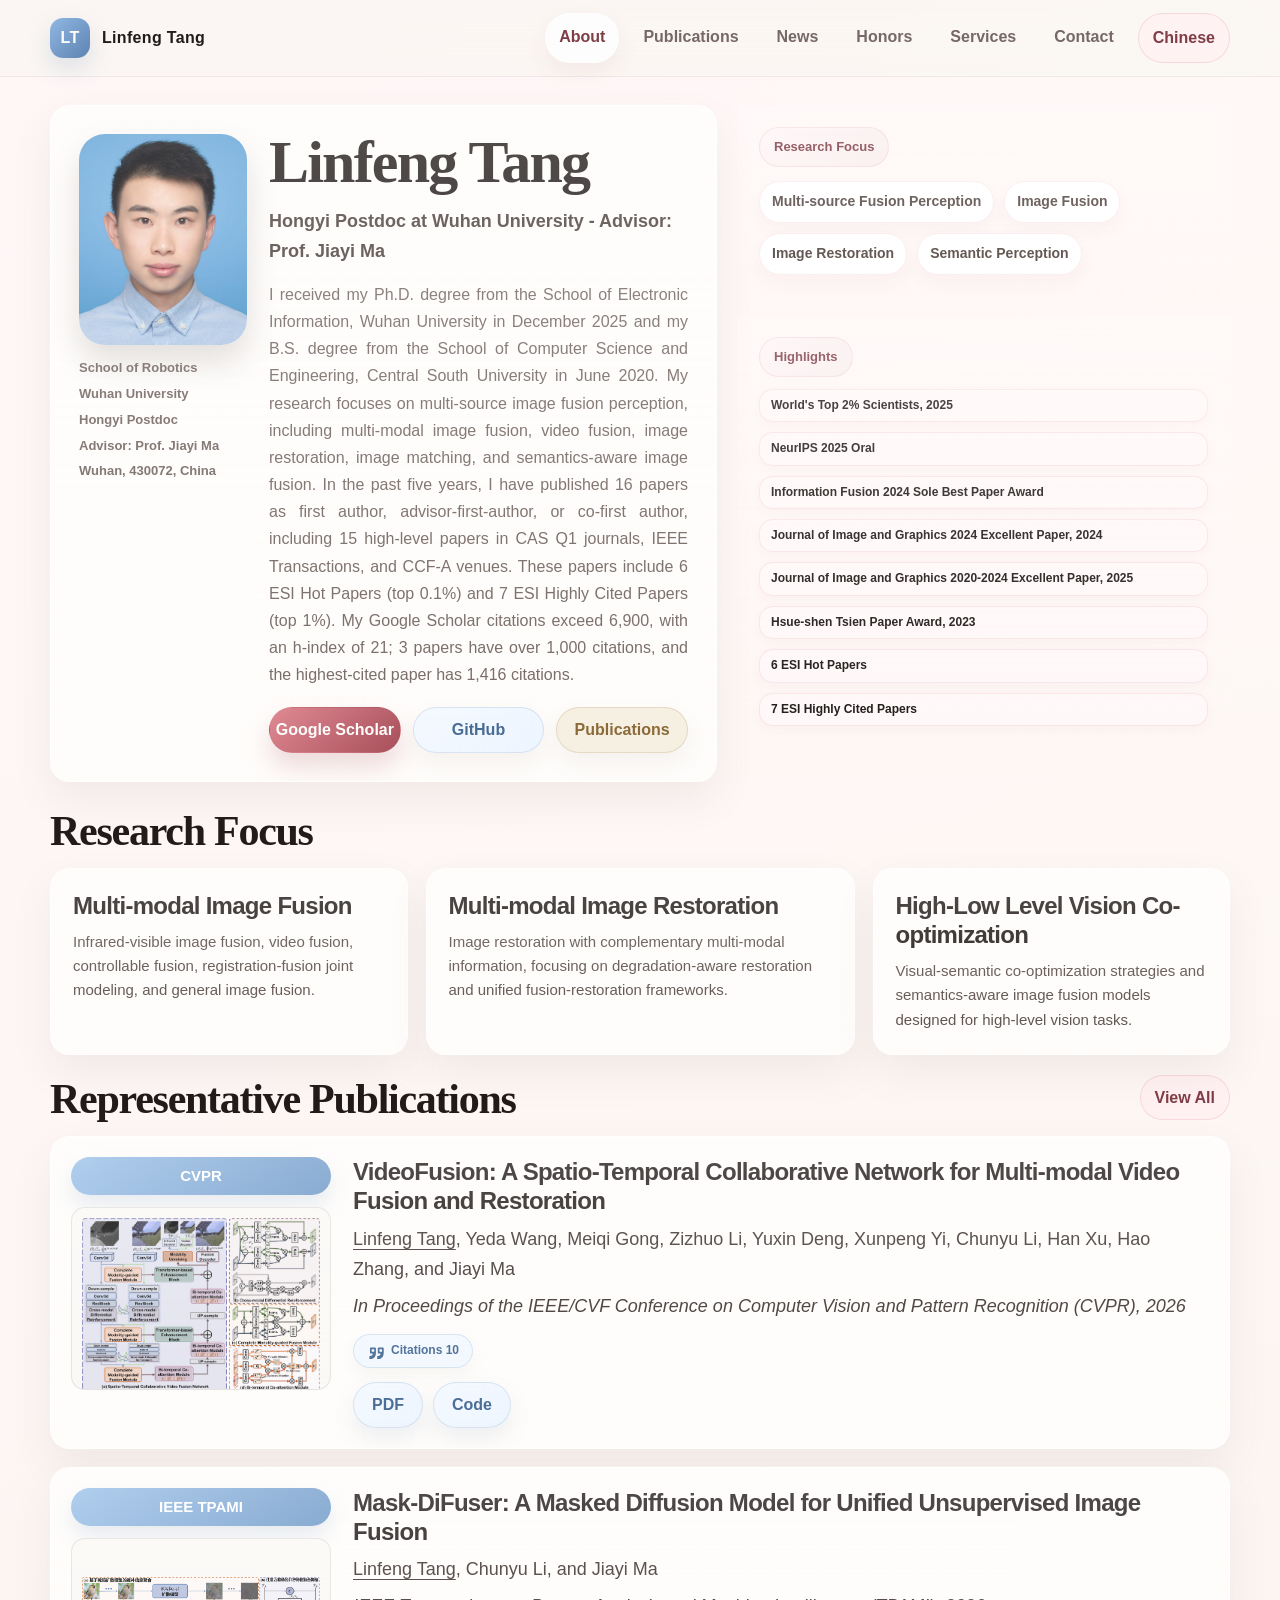
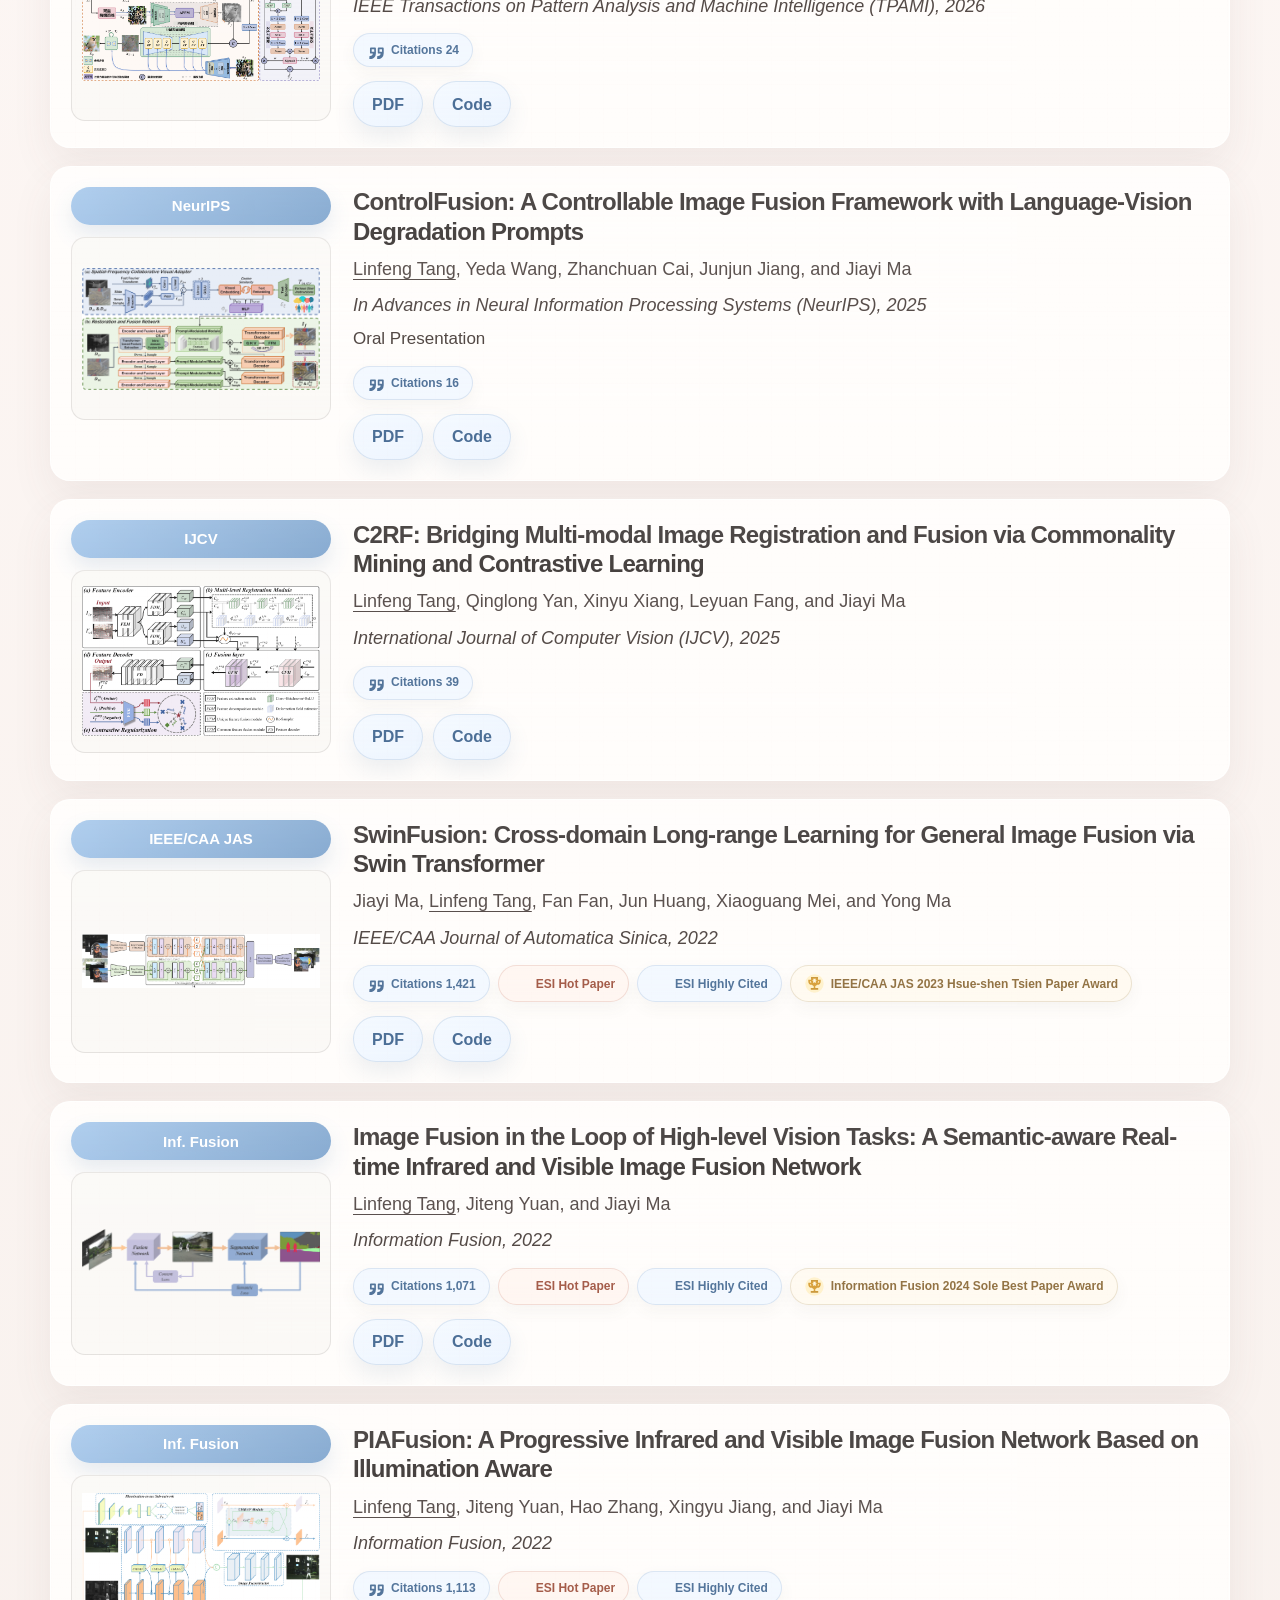
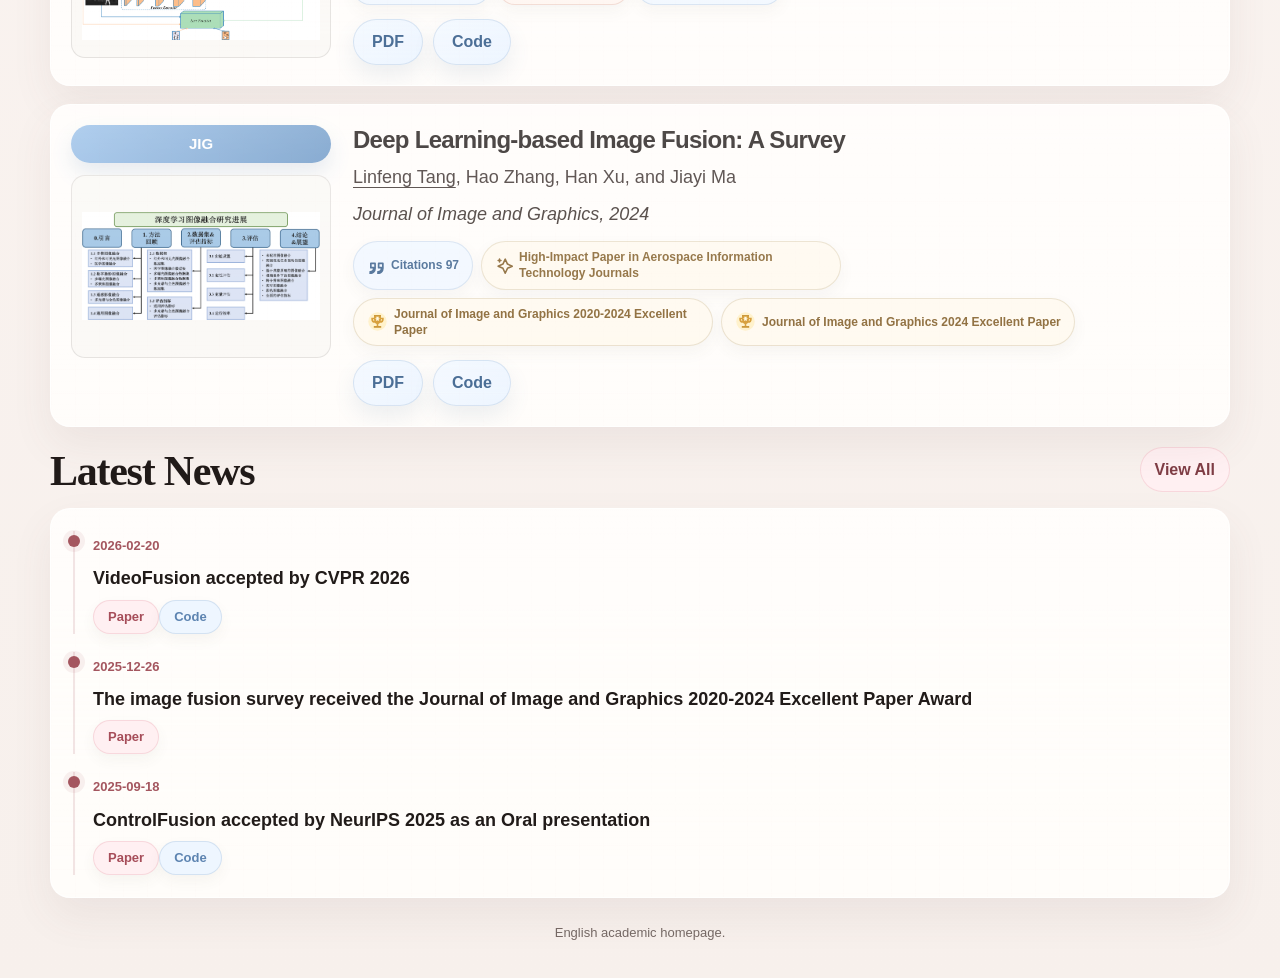
==== commit a076e0a7: "Refine award badge icon" ====
--- a/en/index.html
+++ b/en/index.html
@@ -7,7 +7,7 @@
   <meta name="description" content="Academic homepage of Linfeng Tang.">
   <link rel="alternate" hreflang="zh-CN" href="../index.html">
   <link rel="alternate" hreflang="en" href="./index.html">
-  <link rel="stylesheet" href="../styles.css">
+  <link rel="stylesheet" href="../styles.css?v=20260426-award-icon">
 </head>
 <body>
   <header class="topbar">
@@ -33,12 +33,12 @@
       <article class="hero-main hero-card">
         <div class="portrait-column">
           <img class="portrait" src="../assets/img/prof_pic_color.png" alt="Portrait of Linfeng Tang">
-          <div class="portrait-affiliation"><a href="https://robotics.whu.edu.cn/" target="_blank" rel="noreferrer">School of Robotics</a><a href="https://www.whu.edu.cn/" target="_blank" rel="noreferrer">Wuhan University</a><span>Hongyi Postdoctoral Fellow</span><span>Advisor: Prof. Jiayi Ma</span><span>Wuhan, 430072, China</span></div>
+          <div class="portrait-affiliation"><a href="https://robotics.whu.edu.cn/" target="_blank" rel="noreferrer">School of Robotics</a><a href="https://www.whu.edu.cn/" target="_blank" rel="noreferrer">Wuhan University</a><span>Hongyi Postdoc</span><span>Advisor: Prof. Jiayi Ma</span><span>Wuhan, 430072, China</span></div>
         </div>
         <div>
           <h1>Linfeng Tang</h1>
           
-          <div class="subtitle">Hongyi Postdoctoral Fellow at Wuhan University - Advisor: Prof. Jiayi Ma</div>
+          <div class="subtitle">Hongyi Postdoc at Wuhan University - Advisor: Prof. Jiayi Ma</div>
           <p class="summary">I received my Ph.D. degree from the School of Electronic Information, Wuhan University in December 2025 and my B.S. degree from the School of Computer Science and Engineering, Central South University in June 2020. My research focuses on multi-source image fusion perception, including multi-modal image fusion, video fusion, image restoration, image matching, and semantics-aware image fusion. In the past five years, I have published 16 papers as first author, advisor-first-author, or co-first author, including 15 high-level papers in CAS Q1 journals, IEEE Transactions, and CCF-A venues. These papers include 6 ESI Hot Papers (top 0.1%) and 7 ESI Highly Cited Papers (top 1%). My Google Scholar citations exceed 6,900, with an h-index of 21; 3 papers have over 1,000 citations, and the highest-cited paper has 1,416 citations.</p>
           <div class="actions"><a class="btn" href="https://scholar.google.com/citations?user=PyRqpAsAAAAJ&hl=zh-CN" target="_blank" rel="noreferrer">Google Scholar</a><a class="btn-blue" href="https://github.com/Linfeng-Tang" target="_blank" rel="noreferrer">GitHub</a><a class="btn-gold" href="./publications.html">Publications</a></div>
         </div>
--- a/styles.css
+++ b/styles.css
@@ -649,53 +649,37 @@
 .pub-highlights .badge-cited::before,
 .pub-highlights .badge-award::before,
 .pub-highlights .badge-note::before {
-  display: inline-flex;
-  align-items: center;
-  justify-content: center;
+  content: "";
   width: 18px;
   height: 18px;
   flex: 0 0 18px;
-  border-radius: 999px;
-  font-size: 10px;
-  font-weight: 900;
-  line-height: 1;
-  box-shadow: inset 0 0 0 1px rgba(33, 27, 25, 0.06);
+  background-position: center;
+  background-repeat: no-repeat;
+  background-size: 17px 17px;
 }
 
 .pub-highlights .badge-citation::before {
-  content: "C";
-  color: var(--blue-deeper);
-  background: #eaf4ff;
+  background-image: url("data:image/svg+xml,%3Csvg xmlns='http://www.w3.org/2000/svg' width='18' height='18' viewBox='0 0 24 24' fill='none' stroke='%23466a93' stroke-width='2.4' stroke-linecap='round' stroke-linejoin='round'%3E%3Cpath d='M3 21c3 0 5-2 5-5v-1H4V9h6v7c0 4-3 7-7 7'/%3E%3Cpath d='M14 21c3 0 5-2 5-5v-1h-4V9h6v7c0 4-3 7-7 7'/%3E%3C/svg%3E");
 }
 
 .pub-highlights .badge-hot::before {
-  content: "ESI";
-  color: #b85a42;
-  background: #fff0ea;
-  font-size: 7px;
-  letter-spacing: 0;
+  background-image: url("https://webofscience.zendesk.com/hc/article_attachments/20135127241873");
 }
 
 .pub-highlights .badge-cited::before {
-  content: "ESI";
-  color: var(--blue-deeper);
-  background: #eaf4ff;
-  font-size: 7px;
-  letter-spacing: 0;
+  background-image: url("https://webofscience.zendesk.com/hc/article_attachments/20135124514577");
 }
 
 .pub-highlights .badge-award::before {
-  content: "🏆";
-  color: #8a6835;
-  background: #fff6df;
-  font-size: 12px;
+  width: 21px;
+  height: 21px;
+  flex-basis: 21px;
+  background-size: 21px 21px;
+  background-image: url("data:image/svg+xml,%3Csvg xmlns='http://www.w3.org/2000/svg' width='21' height='21' viewBox='0 0 24 24'%3E%3Ccircle cx='12' cy='12' r='10.5' fill='%23fff1c9'/%3E%3Cpath fill='%23d59a2f' d='M8 4.5h8v3.1h3.1v1.7a4.2 4.2 0 0 1-4.2 4.2 4.8 4.8 0 0 1-2 1.4v2.2h3.3v2H7.8v-2h3.3v-2.2a4.8 4.8 0 0 1-2-1.4 4.2 4.2 0 0 1-4.2-4.2V7.6H8V4.5Zm0 4.8H6.7a2.3 2.3 0 0 0 1.7 2.2A7.1 7.1 0 0 1 8 9.3Zm8 0c0 .8-.1 1.5-.4 2.2a2.3 2.3 0 0 0 1.7-2.2H16Z'/%3E%3Cpath fill='%23fff8df' d='M10.3 6.5h3.4l-.8 1.7 1.8.2-1.4 1.2.4 1.8-1.7-.9-1.7.9.4-1.8-1.4-1.2 1.8-.2-.8-1.7Z'/%3E%3Cpath fill='%23976f27' opacity='.2' d='M8 4.5h8v1.4H8zM7.8 17.1h8.4v2H7.8z'/%3E%3C/svg%3E");
 }
 
 .pub-highlights .badge-note::before {
-  content: "★";
-  color: #8a6835;
-  background: #fff6df;
-  font-size: 10px;
+  background-image: url("data:image/svg+xml,%3Csvg xmlns='http://www.w3.org/2000/svg' width='18' height='18' viewBox='0 0 24 24' fill='none' stroke='%238a6835' stroke-width='2.2' stroke-linecap='round' stroke-linejoin='round'%3E%3Cpath d='M13 3 9.8 10 3 13l6.8 3L13 23l3.2-7L23 13l-6.8-3L13 3Z'/%3E%3Cpath d='M5 3v4'/%3E%3Cpath d='M3 5h4'/%3E%3C/svg%3E");
 }
 
 .pub-highlights .badge-citation {
